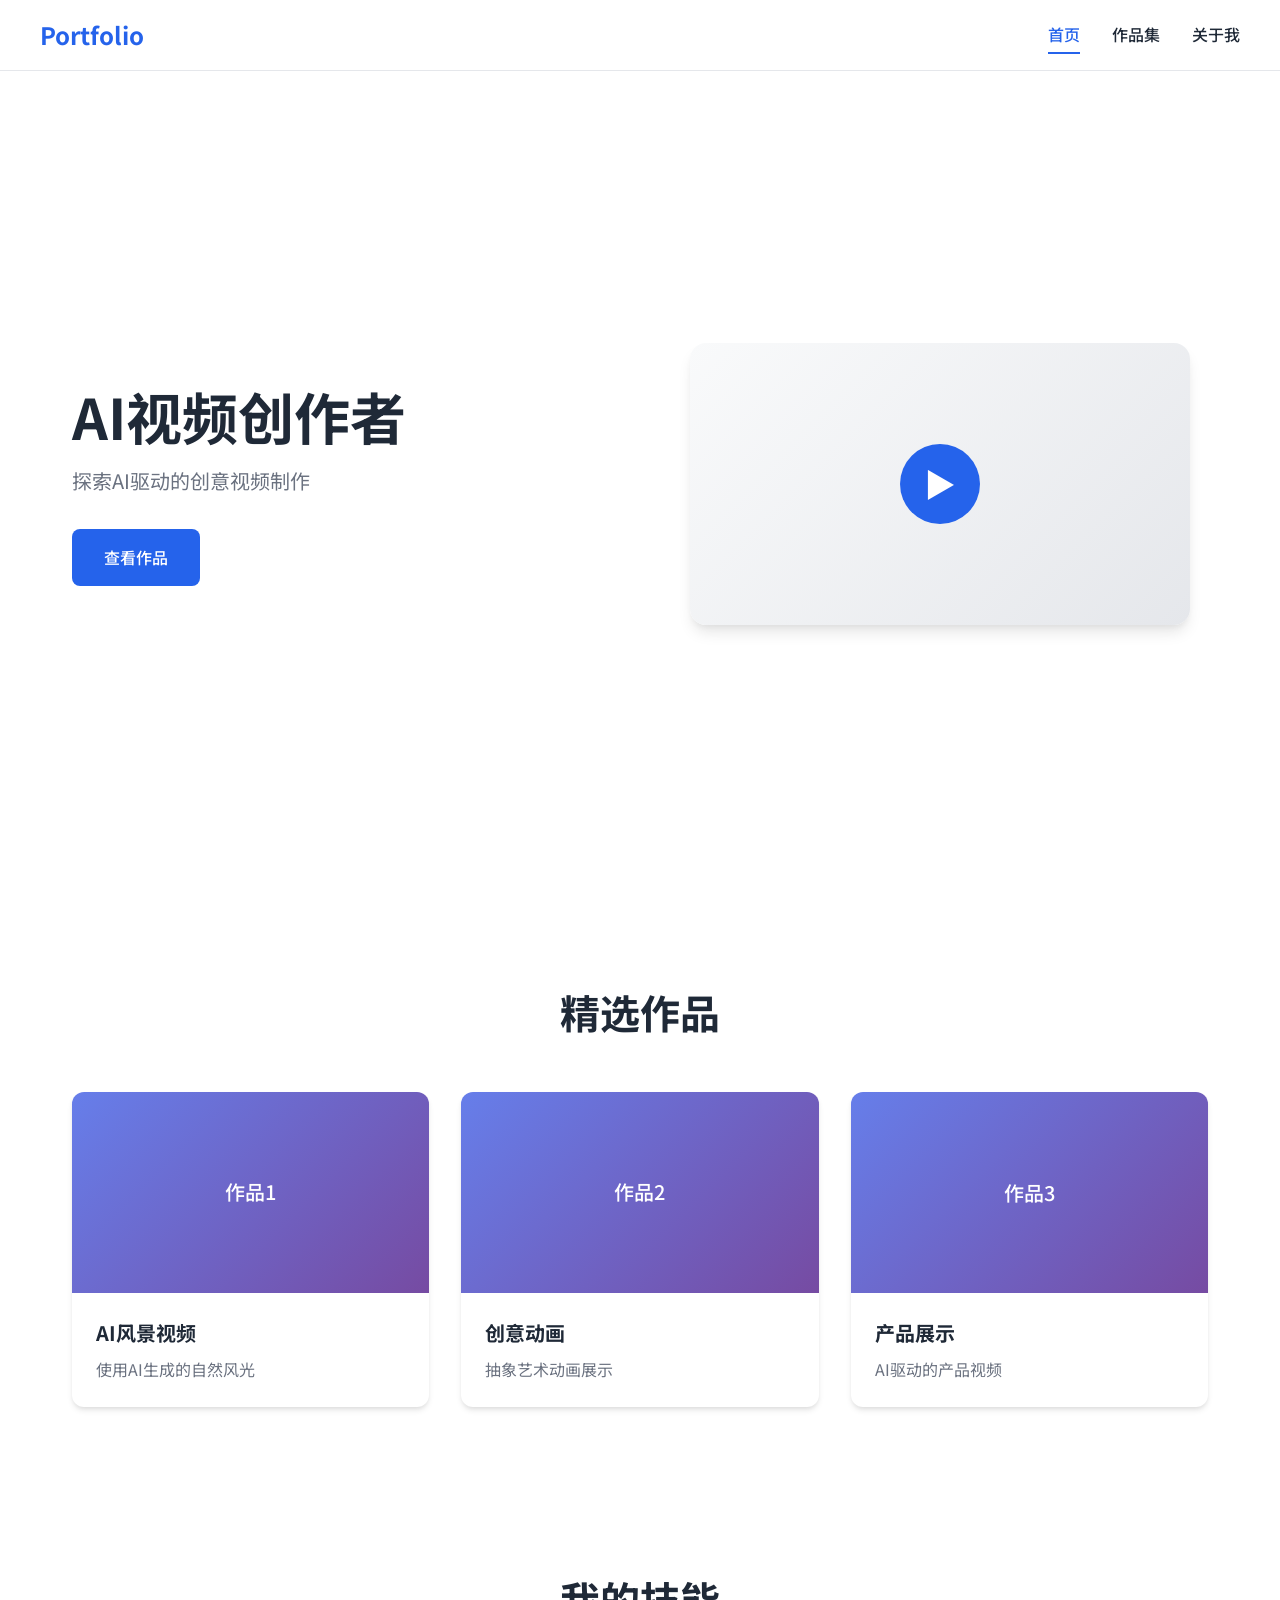
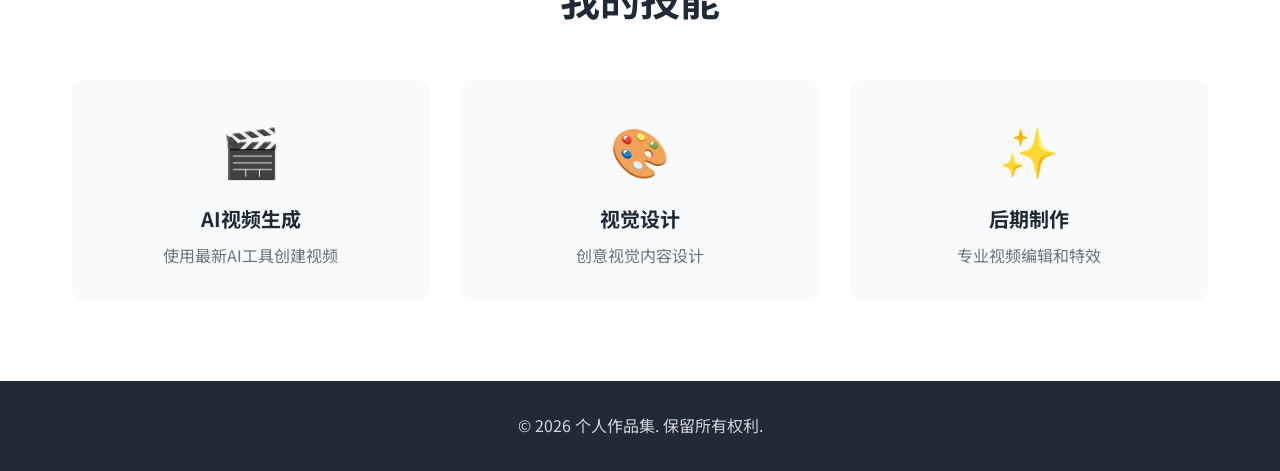
==== index.html @ e7dc5eed "初始化个人作品集网站" ====
<!DOCTYPE html>
<html lang="zh-CN">
<head>
    <meta charset="UTF-8">
    <meta name="viewport" content="width=device-width, initial-scale=1.0">
    <meta name="description" content="AI视频创作者的个人作品集网站，展示AI生成的创意视频作品，包括风景、动画、产品展示等多种类型。">
    <meta name="keywords" content="AI视频, 视频生成, 作品集, 创意视频, AI创作, Runway, Pika, Seedance">
    <meta name="author" content="AI视频创作者">
    <meta name="robots" content="index, follow">
    
    <!-- Open Graph / Facebook -->
    <meta property="og:type" content="website">
    <meta property="og:url" content="https://yourusername.github.io/">
    <meta property="og:title" content="AI视频创作者 - 个人作品集">
    <meta property="og:description" content="探索AI驱动的创意视频制作，查看我的AI视频作品集。">
    <meta property="og:image" content="https://yourusername.github.io/images/og-image.jpg">
    
    <!-- Twitter -->
    <meta property="twitter:card" content="summary_large_image">
    <meta property="twitter:url" content="https://yourusername.github.io/">
    <meta property="twitter:title" content="AI视频创作者 - 个人作品集">
    <meta property="twitter:description" content="探索AI驱动的创意视频制作，查看我的AI视频作品集。">
    <meta property="twitter:image" content="https://yourusername.github.io/images/og-image.jpg">
    
    <title>个人作品集 | AI视频创作者</title>
    <link rel="stylesheet" href="css/style.css">
    <link href="https://fonts.googleapis.com/css2?family=Noto+Sans+SC:wght@300;400;500;700&display=swap" rel="stylesheet">
</head>
<body>
    <nav class="navbar">
        <div class="nav-container">
            <a href="index.html" class="logo">Portfolio</a>
            <ul class="nav-menu">
                <li><a href="index.html" class="nav-link active">首页</a></li>
                <li><a href="portfolio.html" class="nav-link">作品集</a></li>
                <li><a href="about.html" class="nav-link">关于我</a></li>
            </ul>
            <div class="hamburger">
                <span></span>
                <span></span>
                <span></span>
            </div>
        </div>
    </nav>

    <main>
        <section class="hero">
            <div class="hero-content">
                <h1>AI视频创作者</h1>
                <p>探索AI驱动的创意视频制作</p>
                <a href="portfolio.html" class="cta-button">查看作品</a>
            </div>
            <div class="hero-visual">
                <div class="video-placeholder">
                    <div class="play-button">▶</div>
                </div>
            </div>
        </section>

        <section class="featured-works">
            <h2>精选作品</h2>
            <div class="works-grid">
                <div class="work-card">
                    <div class="work-thumbnail">
                        <div class="placeholder-image">作品1</div>
                    </div>
                    <h3>AI风景视频</h3>
                    <p>使用AI生成的自然风光</p>
                </div>
                <div class="work-card">
                    <div class="work-thumbnail">
                        <div class="placeholder-image">作品2</div>
                    </div>
                    <h3>创意动画</h3>
                    <p>抽象艺术动画展示</p>
                </div>
                <div class="work-card">
                    <div class="work-thumbnail">
                        <div class="placeholder-image">作品3</div>
                    </div>
                    <h3>产品展示</h3>
                    <p>AI驱动的产品视频</p>
                </div>
            </div>
        </section>

        <section class="skills-preview">
            <h2>我的技能</h2>
            <div class="skills-grid">
                <div class="skill-item">
                    <div class="skill-icon">🎬</div>
                    <h3>AI视频生成</h3>
                    <p>使用最新AI工具创建视频</p>
                </div>
                <div class="skill-item">
                    <div class="skill-icon">🎨</div>
                    <h3>视觉设计</h3>
                    <p>创意视觉内容设计</p>
                </div>
                <div class="skill-item">
                    <div class="skill-icon">✨</div>
                    <h3>后期制作</h3>
                    <p>专业视频编辑和特效</p>
                </div>
            </div>
        </section>
    </main>

    <footer>
        <div class="footer-content">
            <p>&copy; 2026 个人作品集. 保留所有权利.</p>
        </div>
    </footer>

    <script src="js/main.js"></script>
</body>
</html>
---- css/style.css ----
* {
    margin: 0;
    padding: 0;
    box-sizing: border-box;
}

:root {
    --primary-color: #2563eb;
    --secondary-color: #1e40af;
    --text-color: #1f2937;
    --text-light: #6b7280;
    --bg-color: #ffffff;
    --bg-light: #f9fafb;
    --border-color: #e5e7eb;
    --shadow: 0 4px 6px -1px rgba(0, 0, 0, 0.1), 0 2px 4px -1px rgba(0, 0, 0, 0.06);
    --shadow-lg: 0 10px 15px -3px rgba(0, 0, 0, 0.1), 0 4px 6px -2px rgba(0, 0, 0, 0.05);
}

body {
    font-family: 'Noto Sans SC', -apple-system, BlinkMacSystemFont, 'Segoe UI', Roboto, sans-serif;
    line-height: 1.6;
    color: var(--text-color);
    background-color: var(--bg-color);
}

/* 导航栏样式 */
.navbar {
    position: fixed;
    top: 0;
    left: 0;
    right: 0;
    background: rgba(255, 255, 255, 0.95);
    backdrop-filter: blur(10px);
    border-bottom: 1px solid var(--border-color);
    z-index: 1000;
    padding: 0 2rem;
}

.nav-container {
    max-width: 1200px;
    margin: 0 auto;
    display: flex;
    justify-content: space-between;
    align-items: center;
    height: 70px;
}

.logo {
    font-size: 1.5rem;
    font-weight: 700;
    color: var(--primary-color);
    text-decoration: none;
}

.nav-menu {
    display: flex;
    list-style: none;
    gap: 2rem;
}

.nav-link {
    text-decoration: none;
    color: var(--text-color);
    font-weight: 500;
    transition: color 0.3s ease;
    padding: 0.5rem 0;
    position: relative;
}

.nav-link:hover,
.nav-link.active {
    color: var(--primary-color);
}

.nav-link.active::after {
    content: '';
    position: absolute;
    bottom: 0;
    left: 0;
    right: 0;
    height: 2px;
    background: var(--primary-color);
}

.hamburger {
    display: none;
    flex-direction: column;
    cursor: pointer;
    gap: 5px;
}

.hamburger span {
    width: 25px;
    height: 3px;
    background: var(--text-color);
    border-radius: 2px;
    transition: all 0.3s ease;
}

/* 英雄区域样式 */
.hero {
    min-height: 100vh;
    display: flex;
    align-items: center;
    padding: 100px 2rem 2rem;
    max-width: 1200px;
    margin: 0 auto;
    gap: 4rem;
}

.hero-content {
    flex: 1;
}

.hero h1 {
    font-size: 3.5rem;
    font-weight: 700;
    margin-bottom: 1rem;
    line-height: 1.2;
}

.hero p {
    font-size: 1.25rem;
    color: var(--text-light);
    margin-bottom: 2rem;
}

.cta-button {
    display: inline-block;
    background: var(--primary-color);
    color: white;
    padding: 1rem 2rem;
    text-decoration: none;
    border-radius: 8px;
    font-weight: 500;
    transition: all 0.3s ease;
}

.cta-button:hover {
    background: var(--secondary-color);
    transform: translateY(-2px);
    box-shadow: var(--shadow-lg);
}

.hero-visual {
    flex: 1;
    display: flex;
    justify-content: center;
    align-items: center;
}

.video-placeholder {
    width: 100%;
    max-width: 500px;
    aspect-ratio: 16/9;
    background: linear-gradient(135deg, var(--bg-light), var(--border-color));
    border-radius: 16px;
    display: flex;
    align-items: center;
    justify-content: center;
    box-shadow: var(--shadow-lg);
}

.play-button {
    width: 80px;
    height: 80px;
    background: var(--primary-color);
    border-radius: 50%;
    display: flex;
    align-items: center;
    justify-content: center;
    color: white;
    font-size: 2rem;
    cursor: pointer;
    transition: all 0.3s ease;
}

.play-button:hover {
    transform: scale(1.1);
    box-shadow: 0 0 0 10px rgba(37, 99, 235, 0.2);
}

/* 通用区块样式 */
section {
    padding: 5rem 2rem;
    max-width: 1200px;
    margin: 0 auto;
}

section h2 {
    font-size: 2.5rem;
    font-weight: 700;
    text-align: center;
    margin-bottom: 3rem;
    color: var(--text-color);
}

/* 精选作品网格 */
.works-grid {
    display: grid;
    grid-template-columns: repeat(auto-fit, minmax(300px, 1fr));
    gap: 2rem;
}

.work-card {
    background: white;
    border-radius: 12px;
    overflow: hidden;
    box-shadow: var(--shadow);
    transition: all 0.3s ease;
}

.work-card:hover {
    transform: translateY(-5px);
    box-shadow: var(--shadow-lg);
}

.work-thumbnail {
    aspect-ratio: 16/9;
    overflow: hidden;
}

.placeholder-image {
    width: 100%;
    height: 100%;
    background: linear-gradient(135deg, #667eea 0%, #764ba2 100%);
    display: flex;
    align-items: center;
    justify-content: center;
    color: white;
    font-weight: 500;
    font-size: 1.25rem;
}

.work-card h3 {
    padding: 1.5rem 1.5rem 0.5rem;
    font-size: 1.25rem;
}

.work-card p {
    padding: 0 1.5rem 1.5rem;
    color: var(--text-light);
}

/* 技能网格 */
.skills-grid {
    display: grid;
    grid-template-columns: repeat(auto-fit, minmax(250px, 1fr));
    gap: 2rem;
}

.skill-item {
    text-align: center;
    padding: 2rem;
    background: var(--bg-light);
    border-radius: 12px;
    transition: all 0.3s ease;
}

.skill-item:hover {
    transform: translateY(-3px);
    box-shadow: var(--shadow);
}

.skill-icon {
    font-size: 3rem;
    margin-bottom: 1rem;
}

.skill-item h3 {
    margin-bottom: 0.5rem;
    font-size: 1.25rem;
}

.skill-item p {
    color: var(--text-light);
}

/* 页面头部 */
.page-header {
    text-align: center;
    padding: 120px 2rem 4rem;
    background: linear-gradient(135deg, var(--bg-light), white);
}

.page-header h1 {
    font-size: 3rem;
    margin-bottom: 1rem;
}

.page-header p {
    font-size: 1.25rem;
    color: var(--text-light);
}

/* 作品集筛选 */
.portfolio-filters {
    display: flex;
    justify-content: center;
    gap: 1rem;
    padding: 2rem;
    flex-wrap: wrap;
}

.filter-btn {
    padding: 0.75rem 1.5rem;
    border: 2px solid var(--border-color);
    background: white;
    border-radius: 8px;
    cursor: pointer;
    font-weight: 500;
    transition: all 0.3s ease;
}

.filter-btn:hover,
.filter-btn.active {
    border-color: var(--primary-color);
    color: var(--primary-color);
    background: rgba(37, 99, 235, 0.05);
}

/* 作品集网格 */
.portfolio-grid {
    display: grid;
    grid-template-columns: repeat(auto-fit, minmax(350px, 1fr));
    gap: 2rem;
    padding: 2rem;
}

.portfolio-item {
    background: white;
    border-radius: 12px;
    overflow: hidden;
    box-shadow: var(--shadow);
    transition: all 0.3s ease;
}

.portfolio-item:hover {
    transform: translateY(-5px);
    box-shadow: var(--shadow-lg);
}

.portfolio-thumbnail {
    position: relative;
    aspect-ratio: 16/9;
    overflow: hidden;
}

.overlay {
    position: absolute;
    top: 0;
    left: 0;
    right: 0;
    bottom: 0;
    background: rgba(0, 0, 0, 0.7);
    display: flex;
    align-items: center;
    justify-content: center;
    opacity: 0;
    transition: opacity 0.3s ease;
}

.portfolio-item:hover .overlay {
    opacity: 1;
}

.view-btn {
    padding: 0.75rem 1.5rem;
    background: white;
    border: none;
    border-radius: 8px;
    cursor: pointer;
    font-weight: 500;
    transition: all 0.3s ease;
}

.view-btn:hover {
    background: var(--primary-color);
    color: white;
}

.portfolio-info {
    padding: 1.5rem;
}

.portfolio-info h3 {
    margin-bottom: 0.5rem;
    font-size: 1.25rem;
}

.portfolio-info p {
    color: var(--text-light);
}

/* AI视频生成器样式 */
.ai-video-generator {
    background: var(--bg-light);
    border-radius: 16px;
    padding: 3rem;
    margin: 2rem;
}

.generator-container {
    display: grid;
    grid-template-columns: 1fr 1fr;
    gap: 2rem;
    margin-top: 2rem;
}

.generator-input {
    display: flex;
    flex-direction: column;
    gap: 1rem;
}

#video-prompt {
    width: 100%;
    height: 150px;
    padding: 1rem;
    border: 2px solid var(--border-color);
    border-radius: 8px;
    font-family: inherit;
    font-size: 1rem;
    resize: vertical;
}

#video-prompt:focus {
    outline: none;
    border-color: var(--primary-color);
}

.generator-options {
    display: flex;
    gap: 1rem;
    flex-wrap: wrap;
}

.generator-options select {
    flex: 1;
    min-width: 120px;
    padding: 0.75rem;
    border: 2px solid var(--border-color);
    border-radius: 8px;
    font-family: inherit;
    font-size: 1rem;
    background: white;
    cursor: pointer;
}

.generate-button {
    flex: 1;
    min-width: 150px;
    padding: 0.75rem 1.5rem;
    background: var(--primary-color);
    color: white;
    border: none;
    border-radius: 8px;
    font-weight: 500;
    cursor: pointer;
    transition: all 0.3s ease;
}

.generate-button:hover {
    background: var(--secondary-color);
}

.generate-button:disabled {
    background: var(--text-light);
    cursor: not-allowed;
}

.generator-output {
    display: flex;
    flex-direction: column;
    gap: 1rem;
}

.video-preview {
    aspect-ratio: 16/9;
    background: white;
    border-radius: 8px;
    display: flex;
    align-items: center;
    justify-content: center;
    border: 2px dashed var(--border-color);
    color: var(--text-light);
}

.generation-status {
    display: none;
}

.progress-bar {
    height: 8px;
    background: var(--border-color);
    border-radius: 4px;
    overflow: hidden;
    margin-bottom: 0.5rem;
}

.progress-fill {
    height: 100%;
    background: var(--primary-color);
    width: 0%;
    transition: width 0.3s ease;
}

.status-text {
    text-align: center;
    color: var(--text-light);
    font-size: 0.875rem;
}

/* 关于页面样式 */
.about-content {
    display: grid;
    grid-template-columns: 1fr 1fr;
    gap: 4rem;
    padding: 2rem;
}

.profile-section {
    display: flex;
    align-items: center;
    gap: 2rem;
    margin-bottom: 2rem;
}

.placeholder-avatar {
    width: 150px;
    height: 150px;
    background: linear-gradient(135deg, #667eea 0%, #764ba2 100%);
    border-radius: 50%;
    display: flex;
    align-items: center;
    justify-content: center;
    color: white;
    font-weight: 500;
    font-size: 1.5rem;
}

.profile-info h2 {
    font-size: 2rem;
    margin-bottom: 0.5rem;
    text-align: left;
}

.tagline {
    color: var(--text-light);
    font-size: 1.1rem;
}

.bio h3 {
    font-size: 1.5rem;
    margin-bottom: 1rem;
    color: var(--text-color);
}

.bio p {
    margin-bottom: 1rem;
    color: var(--text-light);
    line-height: 1.8;
}

/* 技能部分样式 */
.skills-section {
    background: var(--bg-light);
    padding: 2rem;
    border-radius: 12px;
}

.skills-section h3 {
    font-size: 1.5rem;
    margin-bottom: 1.5rem;
    text-align: center;
}

.skills-container {
    display: grid;
    grid-template-columns: repeat(2, 1fr);
    gap: 2rem;
}

.skill-category h4 {
    font-size: 1.1rem;
    margin-bottom: 1rem;
    color: var(--primary-color);
}

.skill-list {
    list-style: none;
}

.skill-list li {
    padding: 0.5rem 0;
    border-bottom: 1px solid var(--border-color);
    color: var(--text-light);
}

.skill-list li:last-child {
    border-bottom: none;
}

/* 时间线样式 */
.experience {
    padding: 2rem;
}

.experience h3 {
    font-size: 1.5rem;
    margin-bottom: 2rem;
    text-align: center;
}

.timeline {
    position: relative;
    max-width: 800px;
    margin: 0 auto;
}

.timeline::before {
    content: '';
    position: absolute;
    left: 0;
    top: 0;
    bottom: 0;
    width: 2px;
    background: var(--border-color);
}

.timeline-item {
    position: relative;
    padding-left: 2rem;
    margin-bottom: 2rem;
}

.timeline-item::before {
    content: '';
    position: absolute;
    left: -6px;
    top: 5px;
    width: 14px;
    height: 14px;
    background: var(--primary-color);
    border-radius: 50%;
    border: 3px solid white;
}

.timeline-date {
    font-weight: 500;
    color: var(--primary-color);
    margin-bottom: 0.5rem;
}

.timeline-content h4 {
    font-size: 1.1rem;
    margin-bottom: 0.5rem;
}

.timeline-content p {
    color: var(--text-light);
}

/* 联系方式样式 */
.contact {
    padding: 2rem;
}

.contact h3 {
    font-size: 1.5rem;
    margin-bottom: 2rem;
    text-align: center;
}

.contact-info {
    max-width: 600px;
    margin: 0 auto;
    display: flex;
    flex-direction: column;
    gap: 1rem;
}

.contact-item {
    display: flex;
    align-items: center;
    gap: 1rem;
    padding: 1rem;
    background: var(--bg-light);
    border-radius: 8px;
}

.contact-label {
    font-weight: 500;
    min-width: 60px;
}

.contact-item a {
    color: var(--primary-color);
    text-decoration: none;
}

.contact-item a:hover {
    text-decoration: underline;
}

/* 页脚样式 */
footer {
    background: var(--text-color);
    color: white;
    padding: 2rem;
    text-align: center;
    margin-top: auto;
}

.footer-content p {
    opacity: 0.8;
}

/* 响应式设计 */
@media (max-width: 768px) {
    .nav-menu {
        position: fixed;
        top: 70px;
        left: 0;
        right: 0;
        background: white;
        flex-direction: column;
        padding: 2rem;
        gap: 1rem;
        border-bottom: 1px solid var(--border-color);
        transform: translateY(-100%);
        opacity: 0;
        visibility: hidden;
        transition: all 0.3s ease;
    }

    .nav-menu.active {
        transform: translateY(0);
        opacity: 1;
        visibility: visible;
    }

    .hamburger {
        display: flex;
    }

    .hero {
        flex-direction: column;
        text-align: center;
        padding-top: 120px;
    }

    .hero h1 {
        font-size: 2.5rem;
    }

    .generator-container {
        grid-template-columns: 1fr;
    }

    .about-content {
        grid-template-columns: 1fr;
        gap: 2rem;
    }

    .skills-container {
        grid-template-columns: 1fr;
    }

    .portfolio-grid {
        grid-template-columns: 1fr;
    }
}

@media (max-width: 480px) {
    .hero h1 {
        font-size: 2rem;
    }

    section h2 {
        font-size: 2rem;
    }

    .page-header h1 {
        font-size: 2.5rem;
    }
}
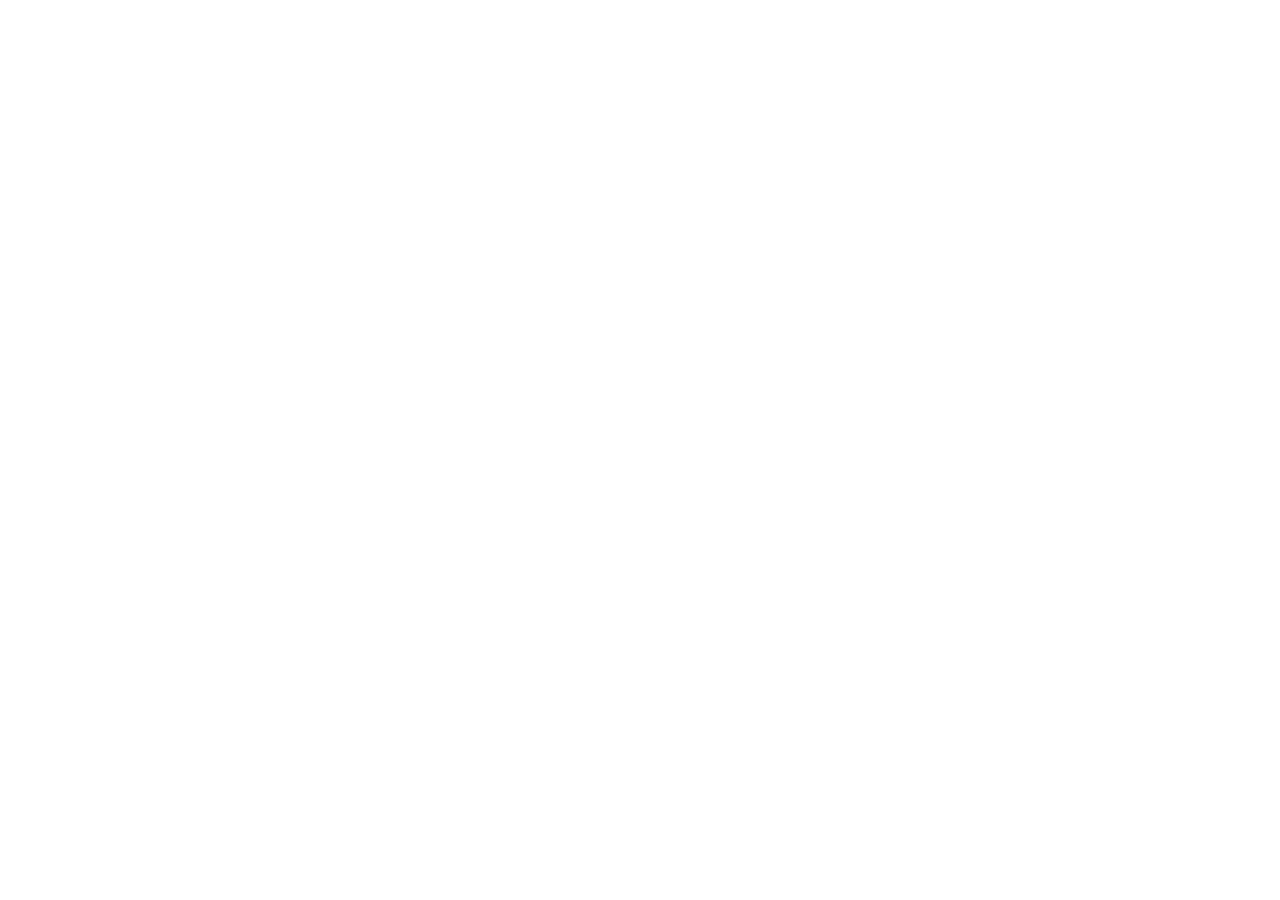
==== commit 3e38ba81: "Upload portfolio website files" ====
--- a/index.html
+++ b/index.html
@@ -3,26 +3,26 @@
 <head>
     <meta charset="UTF-8">
     <meta name="viewport" content="width=device-width, initial-scale=1.0">
-    <meta name="description" content="AI视频创作者的个人作品集网站，展示AI生成的创意视频作品，包括风景、动画、产品展示等多种类型。">
-    <meta name="keywords" content="AI视频, 视频生成, 作品集, 创意视频, AI创作, Runway, Pika, Seedance">
-    <meta name="author" content="AI视频创作者">
+    <meta name="description" content="AI瑙嗛鍒涗綔鑰呯殑涓汉浣滃搧闆嗙綉绔欙紝灞曠ずAI鐢熸垚鐨勫垱鎰忚棰戜綔鍝侊紝鍖呮嫭椋庢櫙銆佸姩鐢汇€佷骇鍝佸睍绀虹瓑澶氱绫诲瀷銆?>
+    <meta name="keywords" content="AI瑙嗛, 瑙嗛鐢熸垚, 浣滃搧闆? 鍒涙剰瑙嗛, AI鍒涗綔, Runway, Pika, Seedance">
+    <meta name="author" content="AI瑙嗛鍒涗綔鑰?>
     <meta name="robots" content="index, follow">
     
     <!-- Open Graph / Facebook -->
     <meta property="og:type" content="website">
-    <meta property="og:url" content="https://yourusername.github.io/">
-    <meta property="og:title" content="AI视频创作者 - 个人作品集">
-    <meta property="og:description" content="探索AI驱动的创意视频制作，查看我的AI视频作品集。">
-    <meta property="og:image" content="https://yourusername.github.io/images/og-image.jpg">
+    <meta property="og:url" content="https://michael-4753.github.io/portfolio/">
+    <meta property="og:title" content="AI瑙嗛鍒涗綔鑰?- 涓汉浣滃搧闆?>
+    <meta property="og:description" content="鎺㈢储AI椹卞姩鐨勫垱鎰忚棰戝埗浣滐紝鏌ョ湅鎴戠殑AI瑙嗛浣滃搧闆嗐€?>
+    <meta property="og:image" content="https://michael-4753.github.io/portfolio/images/og-image.jpg">
     
     <!-- Twitter -->
     <meta property="twitter:card" content="summary_large_image">
-    <meta property="twitter:url" content="https://yourusername.github.io/">
-    <meta property="twitter:title" content="AI视频创作者 - 个人作品集">
-    <meta property="twitter:description" content="探索AI驱动的创意视频制作，查看我的AI视频作品集。">
-    <meta property="twitter:image" content="https://yourusername.github.io/images/og-image.jpg">
+    <meta property="twitter:url" content="https://michael-4753.github.io/portfolio/">
+    <meta property="twitter:title" content="AI瑙嗛鍒涗綔鑰?- 涓汉浣滃搧闆?>
+    <meta property="twitter:description" content="鎺㈢储AI椹卞姩鐨勫垱鎰忚棰戝埗浣滐紝鏌ョ湅鎴戠殑AI瑙嗛浣滃搧闆嗐€?>
+    <meta property="twitter:image" content="https://michael-4753.github.io/portfolio/images/og-image.jpg">
     
-    <title>个人作品集 | AI视频创作者</title>
+    <title>涓汉浣滃搧闆?| AI瑙嗛鍒涗綔鑰?/title>
     <link rel="stylesheet" href="css/style.css">
     <link href="https://fonts.googleapis.com/css2?family=Noto+Sans+SC:wght@300;400;500;700&display=swap" rel="stylesheet">
 </head>
@@ -31,9 +31,9 @@
         <div class="nav-container">
             <a href="index.html" class="logo">Portfolio</a>
             <ul class="nav-menu">
-                <li><a href="index.html" class="nav-link active">首页</a></li>
-                <li><a href="portfolio.html" class="nav-link">作品集</a></li>
-                <li><a href="about.html" class="nav-link">关于我</a></li>
+                <li><a href="index.html" class="nav-link active">棣栭〉</a></li>
+                <li><a href="portfolio.html" class="nav-link">浣滃搧闆?/a></li>
+                <li><a href="about.html" class="nav-link">鍏充簬鎴?/a></li>
             </ul>
             <div class="hamburger">
                 <span></span>
@@ -46,61 +46,61 @@
     <main>
         <section class="hero">
             <div class="hero-content">
-                <h1>AI视频创作者</h1>
-                <p>探索AI驱动的创意视频制作</p>
-                <a href="portfolio.html" class="cta-button">查看作品</a>
+                <h1>AI瑙嗛鍒涗綔鑰?/h1>
+                <p>鎺㈢储AI椹卞姩鐨勫垱鎰忚棰戝埗浣?/p>
+                <a href="portfolio.html" class="cta-button">鏌ョ湅浣滃搧</a>
             </div>
             <div class="hero-visual">
                 <div class="video-placeholder">
-                    <div class="play-button">▶</div>
+                    <div class="play-button">鈻?/div>
                 </div>
             </div>
         </section>
 
         <section class="featured-works">
-            <h2>精选作品</h2>
+            <h2>绮鹃€変綔鍝?/h2>
             <div class="works-grid">
                 <div class="work-card">
                     <div class="work-thumbnail">
-                        <div class="placeholder-image">作品1</div>
+                        <div class="placeholder-image">浣滃搧1</div>
                     </div>
-                    <h3>AI风景视频</h3>
-                    <p>使用AI生成的自然风光</p>
+                    <h3>AI椋庢櫙瑙嗛</h3>
+                    <p>浣跨敤AI鐢熸垚鐨勮嚜鐒堕鍏?/p>
                 </div>
                 <div class="work-card">
                     <div class="work-thumbnail">
-                        <div class="placeholder-image">作品2</div>
+                        <div class="placeholder-image">浣滃搧2</div>
                     </div>
-                    <h3>创意动画</h3>
-                    <p>抽象艺术动画展示</p>
+                    <h3>鍒涙剰鍔ㄧ敾</h3>
+                    <p>鎶借薄鑹烘湳鍔ㄧ敾灞曠ず</p>
                 </div>
                 <div class="work-card">
                     <div class="work-thumbnail">
-                        <div class="placeholder-image">作品3</div>
+                        <div class="placeholder-image">浣滃搧3</div>
                     </div>
-                    <h3>产品展示</h3>
-                    <p>AI驱动的产品视频</p>
+                    <h3>浜у搧灞曠ず</h3>
+                    <p>AI椹卞姩鐨勪骇鍝佽棰?/p>
                 </div>
             </div>
         </section>
 
         <section class="skills-preview">
-            <h2>我的技能</h2>
+            <h2>鎴戠殑鎶€鑳?/h2>
             <div class="skills-grid">
                 <div class="skill-item">
-                    <div class="skill-icon">🎬</div>
-                    <h3>AI视频生成</h3>
-                    <p>使用最新AI工具创建视频</p>
+                    <div class="skill-icon">馃幀</div>
+                    <h3>AI瑙嗛鐢熸垚</h3>
+                    <p>浣跨敤鏈€鏂癆I宸ュ叿鍒涘缓瑙嗛</p>
                 </div>
                 <div class="skill-item">
-                    <div class="skill-icon">🎨</div>
-                    <h3>视觉设计</h3>
-                    <p>创意视觉内容设计</p>
+                    <div class="skill-icon">馃帹</div>
+                    <h3>瑙嗚璁捐</h3>
+                    <p>鍒涙剰瑙嗚鍐呭璁捐</p>
                 </div>
                 <div class="skill-item">
-                    <div class="skill-icon">✨</div>
-                    <h3>后期制作</h3>
-                    <p>专业视频编辑和特效</p>
+                    <div class="skill-icon">鉁?/div>
+                    <h3>鍚庢湡鍒朵綔</h3>
+                    <p>涓撲笟瑙嗛缂栬緫鍜岀壒鏁?/p>
                 </div>
             </div>
         </section>
@@ -108,7 +108,7 @@
 
     <footer>
         <div class="footer-content">
-            <p>&copy; 2026 个人作品集. 保留所有权利.</p>
+            <p>&copy; 2026 涓汉浣滃搧闆? 淇濈暀鎵€鏈夋潈鍒?</p>
         </div>
     </footer>
 
--- a/css/style.css
+++ b/css/style.css
@@ -23,7 +23,7 @@
     background-color: var(--bg-color);
 }
 
-/* 导航栏样式 */
+/* 瀵艰埅鏍忔牱寮?*/
 .navbar {
     position: fixed;
     top: 0;
@@ -97,7 +97,7 @@
     transition: all 0.3s ease;
 }
 
-/* 英雄区域样式 */
+/* 鑻遍泟鍖哄煙鏍峰紡 */
 .hero {
     min-height: 100vh;
     display: flex;
@@ -180,7 +180,7 @@
     box-shadow: 0 0 0 10px rgba(37, 99, 235, 0.2);
 }
 
-/* 通用区块样式 */
+/* 閫氱敤鍖哄潡鏍峰紡 */
 section {
     padding: 5rem 2rem;
     max-width: 1200px;
@@ -195,7 +195,7 @@
     color: var(--text-color);
 }
 
-/* 精选作品网格 */
+/* 绮鹃€変綔鍝佺綉鏍?*/
 .works-grid {
     display: grid;
     grid-template-columns: repeat(auto-fit, minmax(300px, 1fr));
@@ -242,7 +242,7 @@
     color: var(--text-light);
 }
 
-/* 技能网格 */
+/* 鎶€鑳界綉鏍?*/
 .skills-grid {
     display: grid;
     grid-template-columns: repeat(auto-fit, minmax(250px, 1fr));
@@ -276,7 +276,7 @@
     color: var(--text-light);
 }
 
-/* 页面头部 */
+/* 椤甸潰澶撮儴 */
 .page-header {
     text-align: center;
     padding: 120px 2rem 4rem;
@@ -293,7 +293,7 @@
     color: var(--text-light);
 }
 
-/* 作品集筛选 */
+/* 浣滃搧闆嗙瓫閫?*/
 .portfolio-filters {
     display: flex;
     justify-content: center;
@@ -319,7 +319,7 @@
     background: rgba(37, 99, 235, 0.05);
 }
 
-/* 作品集网格 */
+/* 浣滃搧闆嗙綉鏍?*/
 .portfolio-grid {
     display: grid;
     grid-template-columns: repeat(auto-fit, minmax(350px, 1fr));
@@ -392,7 +392,7 @@
     color: var(--text-light);
 }
 
-/* AI视频生成器样式 */
+/* AI瑙嗛鐢熸垚鍣ㄦ牱寮?*/
 .ai-video-generator {
     background: var(--bg-light);
     border-radius: 16px;
@@ -511,7 +511,7 @@
     font-size: 0.875rem;
 }
 
-/* 关于页面样式 */
+/* 鍏充簬椤甸潰鏍峰紡 */
 .about-content {
     display: grid;
     grid-template-columns: 1fr 1fr;
@@ -562,7 +562,7 @@
     line-height: 1.8;
 }
 
-/* 技能部分样式 */
+/* 鎶€鑳介儴鍒嗘牱寮?*/
 .skills-section {
     background: var(--bg-light);
     padding: 2rem;
@@ -601,7 +601,7 @@
     border-bottom: none;
 }
 
-/* 时间线样式 */
+/* 鏃堕棿绾挎牱寮?*/
 .experience {
     padding: 2rem;
 }
@@ -661,7 +661,7 @@
     color: var(--text-light);
 }
 
-/* 联系方式样式 */
+/* 鑱旂郴鏂瑰紡鏍峰紡 */
 .contact {
     padding: 2rem;
 }
@@ -703,7 +703,7 @@
     text-decoration: underline;
 }
 
-/* 页脚样式 */
+/* 椤佃剼鏍峰紡 */
 footer {
     background: var(--text-color);
     color: white;
@@ -716,7 +716,7 @@
     opacity: 0.8;
 }
 
-/* 响应式设计 */
+/* 鍝嶅簲寮忚璁?*/
 @media (max-width: 768px) {
     .nav-menu {
         position: fixed;
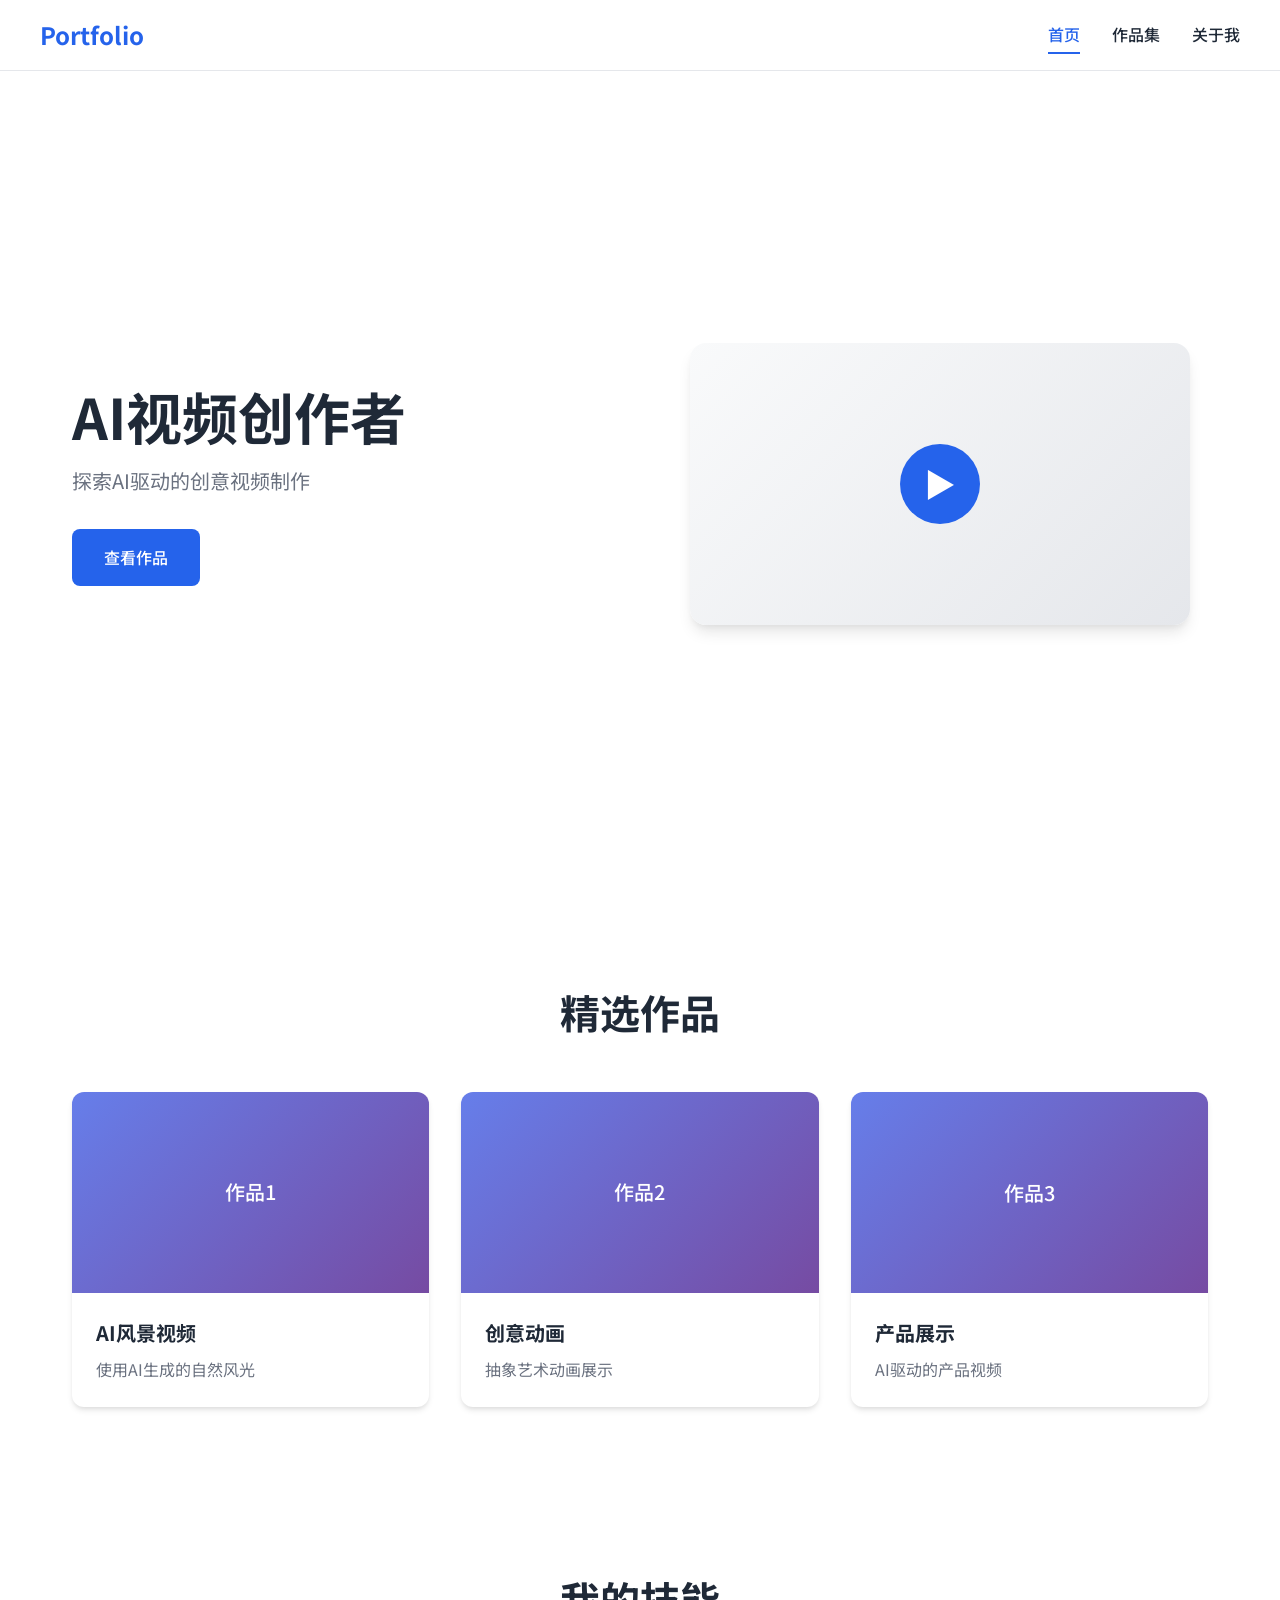
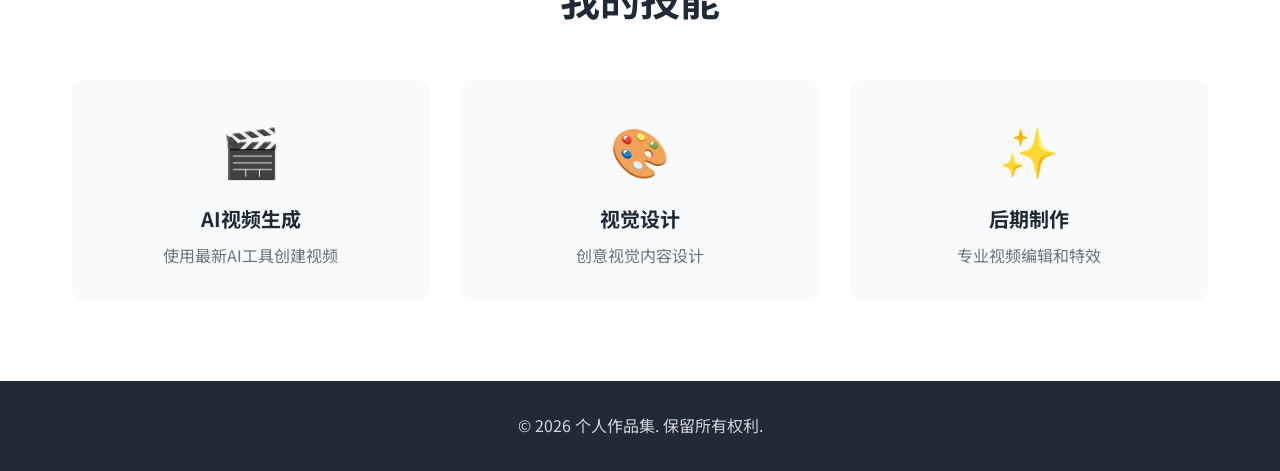
==== commit 31cf75a7: "修复所有文件的UTF-8编码" ====
--- a/index.html
+++ b/index.html
@@ -3,26 +3,26 @@
 <head>
     <meta charset="UTF-8">
     <meta name="viewport" content="width=device-width, initial-scale=1.0">
-    <meta name="description" content="AI瑙嗛鍒涗綔鑰呯殑涓汉浣滃搧闆嗙綉绔欙紝灞曠ずAI鐢熸垚鐨勫垱鎰忚棰戜綔鍝侊紝鍖呮嫭椋庢櫙銆佸姩鐢汇€佷骇鍝佸睍绀虹瓑澶氱绫诲瀷銆?>
-    <meta name="keywords" content="AI瑙嗛, 瑙嗛鐢熸垚, 浣滃搧闆? 鍒涙剰瑙嗛, AI鍒涗綔, Runway, Pika, Seedance">
-    <meta name="author" content="AI瑙嗛鍒涗綔鑰?>
+    <meta name="description" content="AI视频创作者的个人作品集网站，展示AI生成的创意视频作品，包括风景、动画、产品展示等多种类型。">
+    <meta name="keywords" content="AI视频, 视频生成, 作品集, 创意视频, AI创作, Runway, Pika, Seedance">
+    <meta name="author" content="AI视频创作者">
     <meta name="robots" content="index, follow">
     
     <!-- Open Graph / Facebook -->
     <meta property="og:type" content="website">
     <meta property="og:url" content="https://michael-4753.github.io/portfolio/">
-    <meta property="og:title" content="AI瑙嗛鍒涗綔鑰?- 涓汉浣滃搧闆?>
-    <meta property="og:description" content="鎺㈢储AI椹卞姩鐨勫垱鎰忚棰戝埗浣滐紝鏌ョ湅鎴戠殑AI瑙嗛浣滃搧闆嗐€?>
+    <meta property="og:title" content="AI视频创作者 - 个人作品集">
+    <meta property="og:description" content="探索AI驱动的创意视频制作，查看我的AI视频作品集。">
     <meta property="og:image" content="https://michael-4753.github.io/portfolio/images/og-image.jpg">
     
     <!-- Twitter -->
     <meta property="twitter:card" content="summary_large_image">
     <meta property="twitter:url" content="https://michael-4753.github.io/portfolio/">
-    <meta property="twitter:title" content="AI瑙嗛鍒涗綔鑰?- 涓汉浣滃搧闆?>
-    <meta property="twitter:description" content="鎺㈢储AI椹卞姩鐨勫垱鎰忚棰戝埗浣滐紝鏌ョ湅鎴戠殑AI瑙嗛浣滃搧闆嗐€?>
+    <meta property="twitter:title" content="AI视频创作者 - 个人作品集">
+    <meta property="twitter:description" content="探索AI驱动的创意视频制作，查看我的AI视频作品集。">
     <meta property="twitter:image" content="https://michael-4753.github.io/portfolio/images/og-image.jpg">
     
-    <title>涓汉浣滃搧闆?| AI瑙嗛鍒涗綔鑰?/title>
+    <title>个人作品集 | AI视频创作者</title>
     <link rel="stylesheet" href="css/style.css">
     <link href="https://fonts.googleapis.com/css2?family=Noto+Sans+SC:wght@300;400;500;700&display=swap" rel="stylesheet">
 </head>
@@ -31,9 +31,9 @@
         <div class="nav-container">
             <a href="index.html" class="logo">Portfolio</a>
             <ul class="nav-menu">
-                <li><a href="index.html" class="nav-link active">棣栭〉</a></li>
-                <li><a href="portfolio.html" class="nav-link">浣滃搧闆?/a></li>
-                <li><a href="about.html" class="nav-link">鍏充簬鎴?/a></li>
+                <li><a href="index.html" class="nav-link active">首页</a></li>
+                <li><a href="portfolio.html" class="nav-link">作品集</a></li>
+                <li><a href="about.html" class="nav-link">关于我</a></li>
             </ul>
             <div class="hamburger">
                 <span></span>
@@ -46,61 +46,61 @@
     <main>
         <section class="hero">
             <div class="hero-content">
-                <h1>AI瑙嗛鍒涗綔鑰?/h1>
-                <p>鎺㈢储AI椹卞姩鐨勫垱鎰忚棰戝埗浣?/p>
-                <a href="portfolio.html" class="cta-button">鏌ョ湅浣滃搧</a>
+                <h1>AI视频创作者</h1>
+                <p>探索AI驱动的创意视频制作</p>
+                <a href="portfolio.html" class="cta-button">查看作品</a>
             </div>
             <div class="hero-visual">
                 <div class="video-placeholder">
-                    <div class="play-button">鈻?/div>
+                    <div class="play-button">▶</div>
                 </div>
             </div>
         </section>
 
         <section class="featured-works">
-            <h2>绮鹃€変綔鍝?/h2>
+            <h2>精选作品</h2>
             <div class="works-grid">
                 <div class="work-card">
                     <div class="work-thumbnail">
-                        <div class="placeholder-image">浣滃搧1</div>
+                        <div class="placeholder-image">作品1</div>
                     </div>
-                    <h3>AI椋庢櫙瑙嗛</h3>
-                    <p>浣跨敤AI鐢熸垚鐨勮嚜鐒堕鍏?/p>
+                    <h3>AI风景视频</h3>
+                    <p>使用AI生成的自然风光</p>
                 </div>
                 <div class="work-card">
                     <div class="work-thumbnail">
-                        <div class="placeholder-image">浣滃搧2</div>
+                        <div class="placeholder-image">作品2</div>
                     </div>
-                    <h3>鍒涙剰鍔ㄧ敾</h3>
-                    <p>鎶借薄鑹烘湳鍔ㄧ敾灞曠ず</p>
+                    <h3>创意动画</h3>
+                    <p>抽象艺术动画展示</p>
                 </div>
                 <div class="work-card">
                     <div class="work-thumbnail">
-                        <div class="placeholder-image">浣滃搧3</div>
+                        <div class="placeholder-image">作品3</div>
                     </div>
-                    <h3>浜у搧灞曠ず</h3>
-                    <p>AI椹卞姩鐨勪骇鍝佽棰?/p>
+                    <h3>产品展示</h3>
+                    <p>AI驱动的产品视频</p>
                 </div>
             </div>
         </section>
 
         <section class="skills-preview">
-            <h2>鎴戠殑鎶€鑳?/h2>
+            <h2>我的技能</h2>
             <div class="skills-grid">
                 <div class="skill-item">
-                    <div class="skill-icon">馃幀</div>
-                    <h3>AI瑙嗛鐢熸垚</h3>
-                    <p>浣跨敤鏈€鏂癆I宸ュ叿鍒涘缓瑙嗛</p>
+                    <div class="skill-icon">🎬</div>
+                    <h3>AI视频生成</h3>
+                    <p>使用最新AI工具创建视频</p>
                 </div>
                 <div class="skill-item">
-                    <div class="skill-icon">馃帹</div>
-                    <h3>瑙嗚璁捐</h3>
-                    <p>鍒涙剰瑙嗚鍐呭璁捐</p>
+                    <div class="skill-icon">🎨</div>
+                    <h3>视觉设计</h3>
+                    <p>创意视觉内容设计</p>
                 </div>
                 <div class="skill-item">
-                    <div class="skill-icon">鉁?/div>
-                    <h3>鍚庢湡鍒朵綔</h3>
-                    <p>涓撲笟瑙嗛缂栬緫鍜岀壒鏁?/p>
+                    <div class="skill-icon">✨</div>
+                    <h3>后期制作</h3>
+                    <p>专业视频编辑和特效</p>
                 </div>
             </div>
         </section>
@@ -108,7 +108,7 @@
 
     <footer>
         <div class="footer-content">
-            <p>&copy; 2026 涓汉浣滃搧闆? 淇濈暀鎵€鏈夋潈鍒?</p>
+            <p>&copy; 2026 个人作品集. 保留所有权利.</p>
         </div>
     </footer>
 
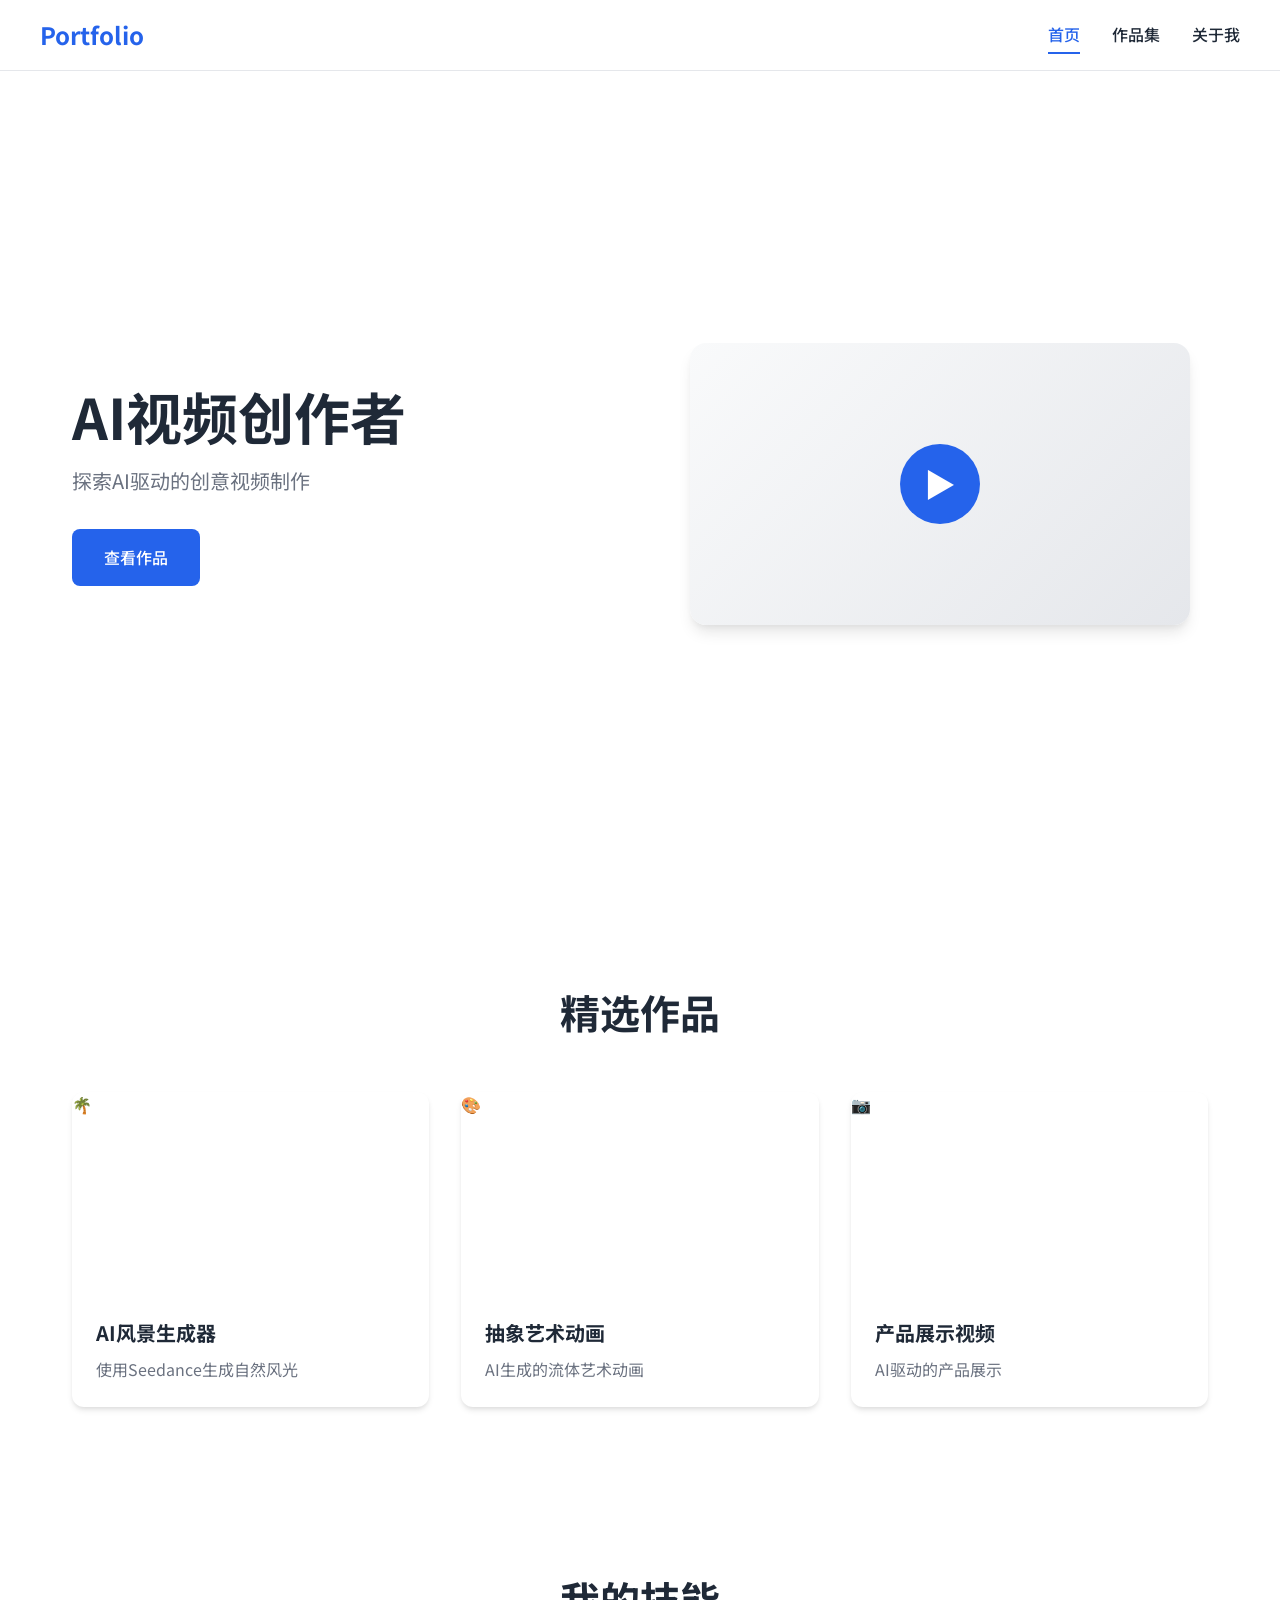
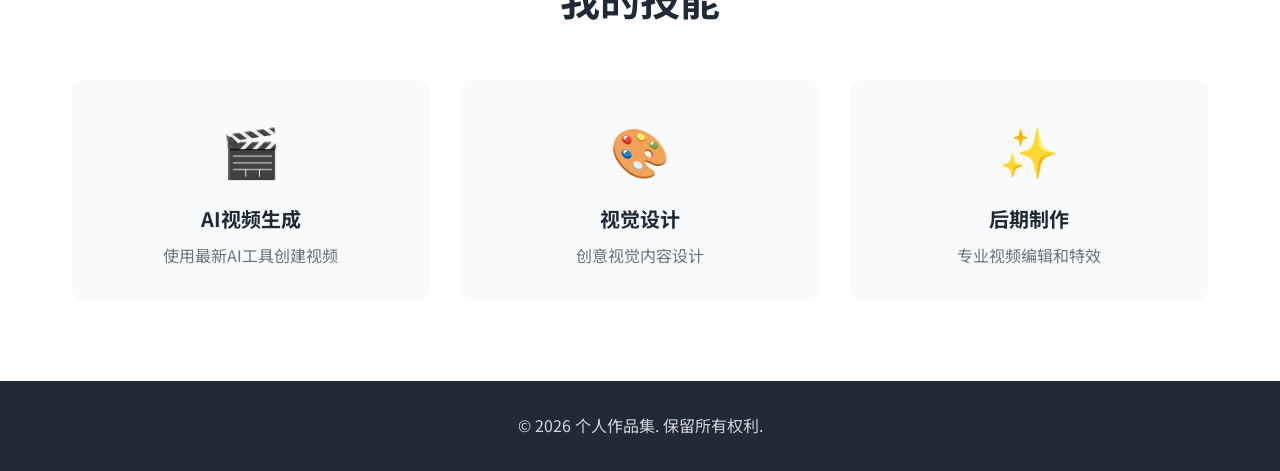
==== commit 2d159f51: "更新作品集：添加AI视频示例项目" ====
--- a/index.html
+++ b/index.html
@@ -1,27 +1,11 @@
-<!DOCTYPE html>
+﻿<!DOCTYPE html>
 <html lang="zh-CN">
 <head>
     <meta charset="UTF-8">
     <meta name="viewport" content="width=device-width, initial-scale=1.0">
-    <meta name="description" content="AI视频创作者的个人作品集网站，展示AI生成的创意视频作品，包括风景、动画、产品展示等多种类型。">
-    <meta name="keywords" content="AI视频, 视频生成, 作品集, 创意视频, AI创作, Runway, Pika, Seedance">
+    <meta name="description" content="AI视频创作者的个人作品集网站，展示AI生成的创意视频作品">
+    <meta name="keywords" content="AI视频, 视频生成, 作品集, 创意视频">
     <meta name="author" content="AI视频创作者">
-    <meta name="robots" content="index, follow">
-    
-    <!-- Open Graph / Facebook -->
-    <meta property="og:type" content="website">
-    <meta property="og:url" content="https://michael-4753.github.io/portfolio/">
-    <meta property="og:title" content="AI视频创作者 - 个人作品集">
-    <meta property="og:description" content="探索AI驱动的创意视频制作，查看我的AI视频作品集。">
-    <meta property="og:image" content="https://michael-4753.github.io/portfolio/images/og-image.jpg">
-    
-    <!-- Twitter -->
-    <meta property="twitter:card" content="summary_large_image">
-    <meta property="twitter:url" content="https://michael-4753.github.io/portfolio/">
-    <meta property="twitter:title" content="AI视频创作者 - 个人作品集">
-    <meta property="twitter:description" content="探索AI驱动的创意视频制作，查看我的AI视频作品集。">
-    <meta property="twitter:image" content="https://michael-4753.github.io/portfolio/images/og-image.jpg">
-    
     <title>个人作品集 | AI视频创作者</title>
     <link rel="stylesheet" href="css/style.css">
     <link href="https://fonts.googleapis.com/css2?family=Noto+Sans+SC:wght@300;400;500;700&display=swap" rel="stylesheet">
@@ -52,7 +36,7 @@
             </div>
             <div class="hero-visual">
                 <div class="video-placeholder">
-                    <div class="play-button">▶</div>
+                    <div class="play-button">&#9654;</div>
                 </div>
             </div>
         </section>
@@ -62,24 +46,30 @@
             <div class="works-grid">
                 <div class="work-card">
                     <div class="work-thumbnail">
-                        <div class="placeholder-image">作品1</div>
+                        <div class="gradient-bg gradient-1">
+                            <span class="gradient-icon">&#127796;</span>
+                        </div>
                     </div>
-                    <h3>AI风景视频</h3>
-                    <p>使用AI生成的自然风光</p>
+                    <h3>AI风景生成器</h3>
+                    <p>使用Seedance生成自然风光</p>
                 </div>
                 <div class="work-card">
                     <div class="work-thumbnail">
-                        <div class="placeholder-image">作品2</div>
+                        <div class="gradient-bg gradient-2">
+                            <span class="gradient-icon">&#127912;</span>
+                        </div>
                     </div>
-                    <h3>创意动画</h3>
-                    <p>抽象艺术动画展示</p>
+                    <h3>抽象艺术动画</h3>
+                    <p>AI生成的流体艺术动画</p>
                 </div>
                 <div class="work-card">
                     <div class="work-thumbnail">
-                        <div class="placeholder-image">作品3</div>
+                        <div class="gradient-bg gradient-3">
+                            <span class="gradient-icon">&#128247;</span>
+                        </div>
                     </div>
-                    <h3>产品展示</h3>
-                    <p>AI驱动的产品视频</p>
+                    <h3>产品展示视频</h3>
+                    <p>AI驱动的产品展示</p>
                 </div>
             </div>
         </section>
@@ -88,17 +78,17 @@
             <h2>我的技能</h2>
             <div class="skills-grid">
                 <div class="skill-item">
-                    <div class="skill-icon">🎬</div>
+                    <div class="skill-icon">&#127916;</div>
                     <h3>AI视频生成</h3>
                     <p>使用最新AI工具创建视频</p>
                 </div>
                 <div class="skill-item">
-                    <div class="skill-icon">🎨</div>
+                    <div class="skill-icon">&#127912;</div>
                     <h3>视觉设计</h3>
                     <p>创意视觉内容设计</p>
                 </div>
                 <div class="skill-item">
-                    <div class="skill-icon">✨</div>
+                    <div class="skill-icon">&#10024;</div>
                     <h3>后期制作</h3>
                     <p>专业视频编辑和特效</p>
                 </div>
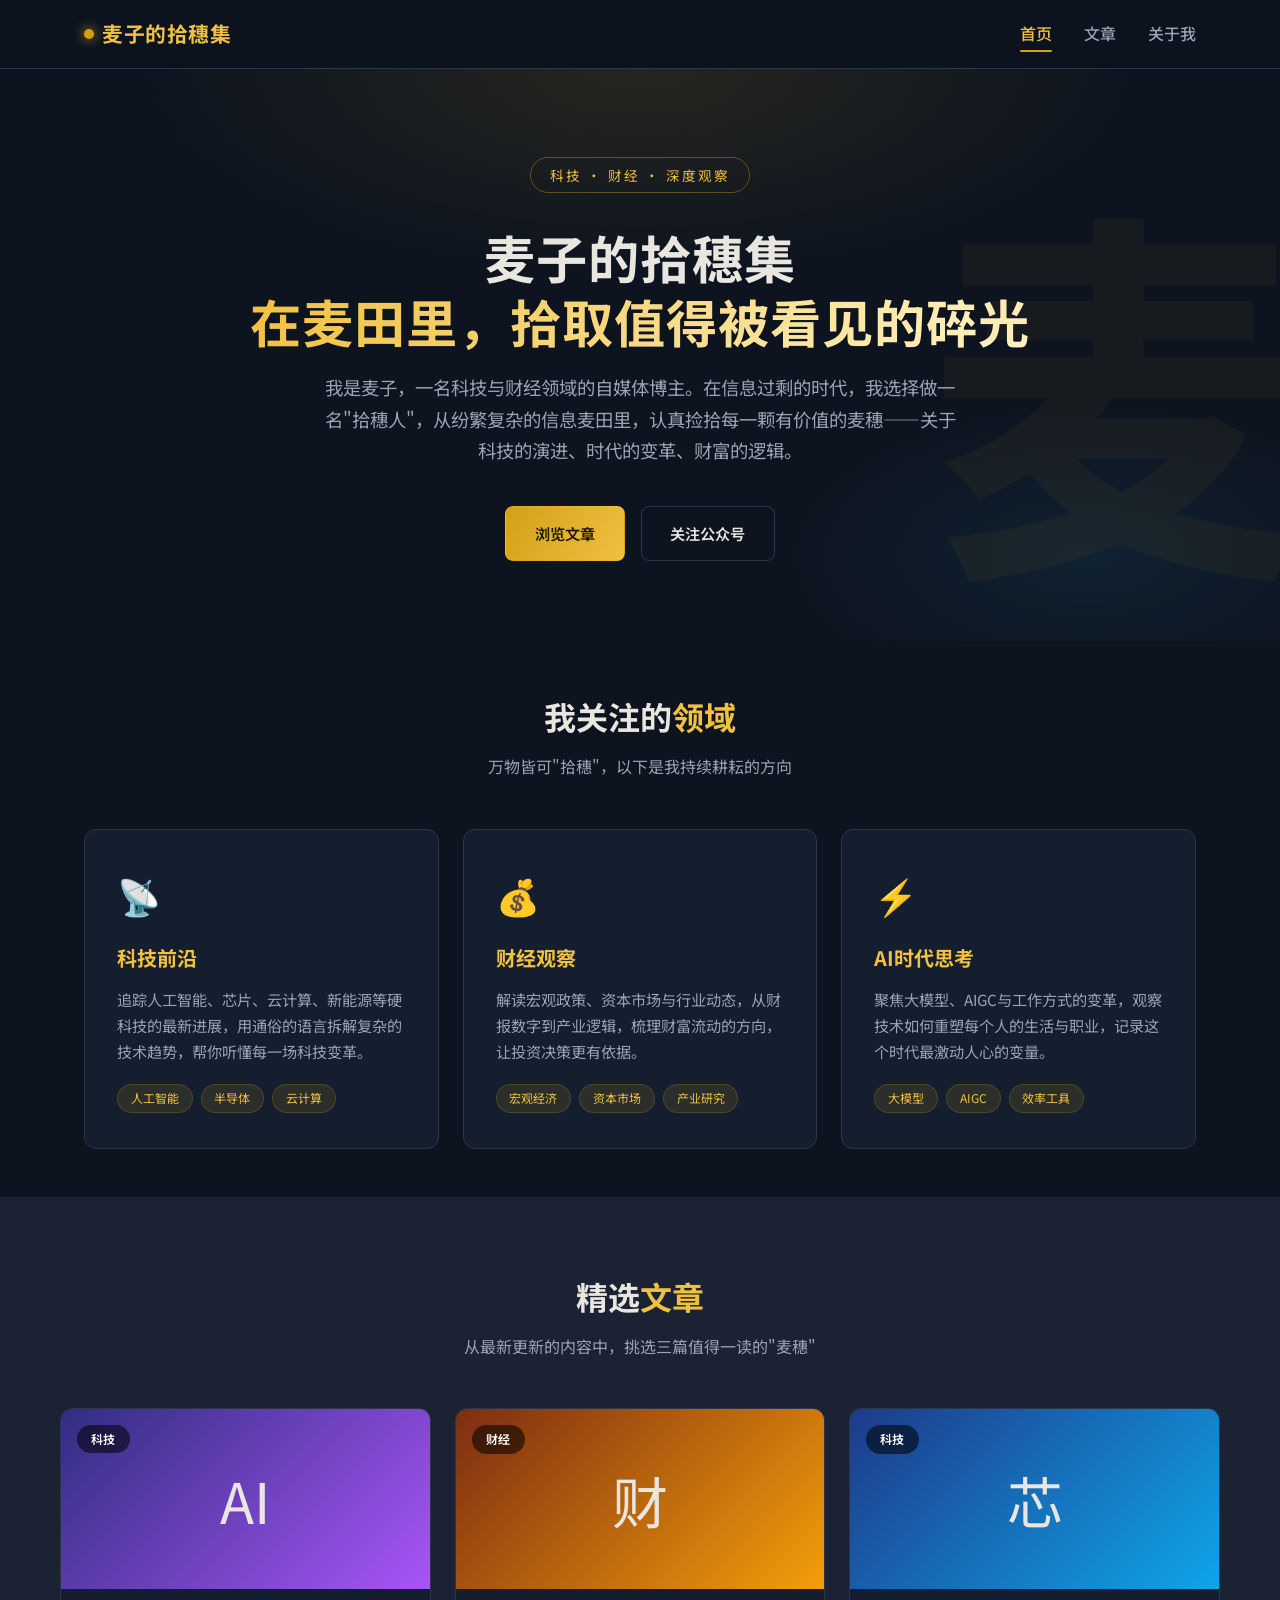
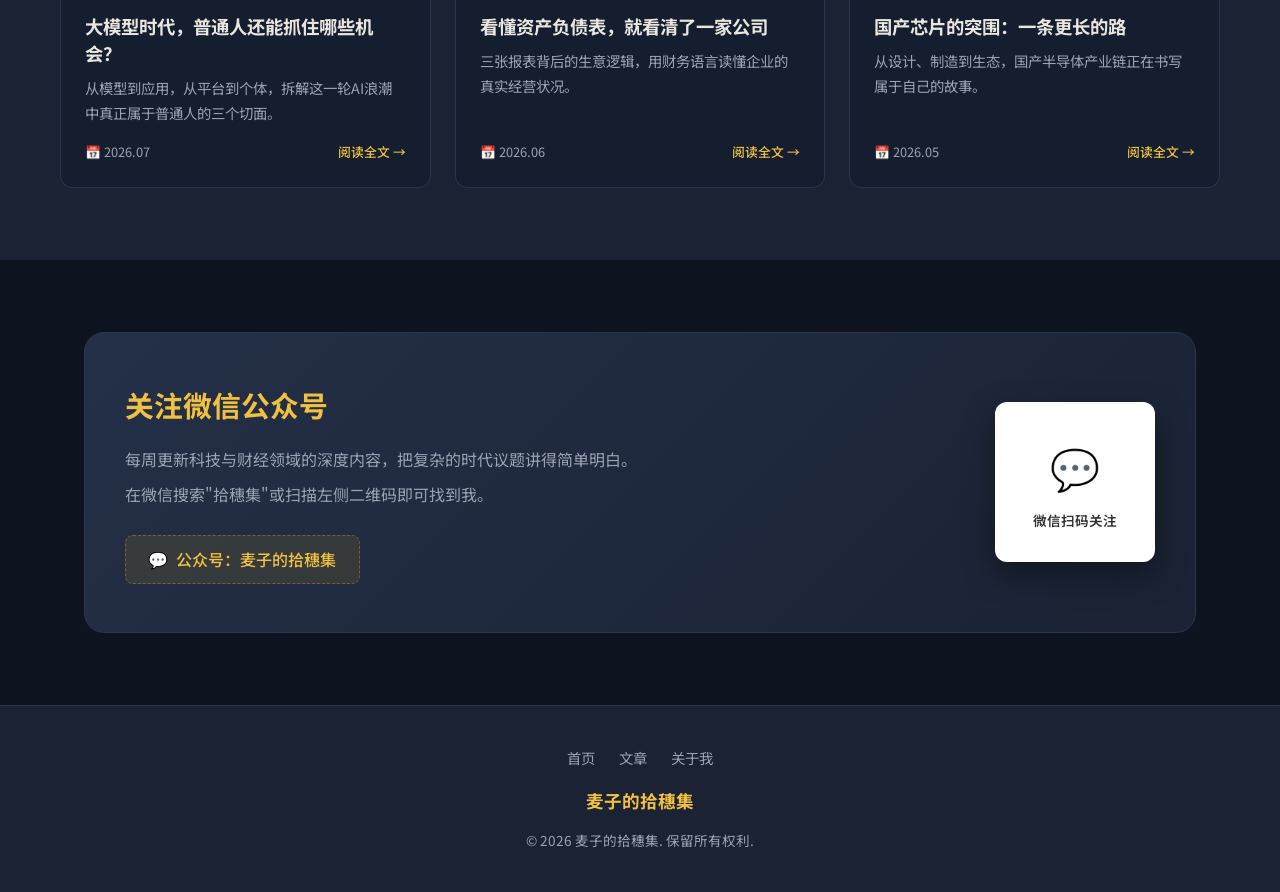
==== commit 1ccd42a5: "网站整体改版：麦子的拾穗集（科技·财经自媒体博主）" ====
--- a/index.html
+++ b/index.html
@@ -3,20 +3,28 @@
 <head>
     <meta charset="UTF-8">
     <meta name="viewport" content="width=device-width, initial-scale=1.0">
-    <meta name="description" content="AI视频创作者的个人作品集网站，展示AI生成的创意视频作品">
-    <meta name="keywords" content="AI视频, 视频生成, 作品集, 创意视频">
-    <meta name="author" content="AI视频创作者">
-    <title>个人作品集 | AI视频创作者</title>
+    <meta name="description" content="麦子的拾穗集 —— 一位科技与财经领域创作者的个人主页。在信息的麦田里，拾取值得被看见的碎光与思考。">
+    <meta name="keywords" content="麦子的拾穗集, 科技, 财经, 自媒体, AI, 投资, 博客, 微信公众号">
+    <meta name="author" content="麦子">
+    <meta name="robots" content="index, follow">
+
+    <!-- Open Graph / Facebook -->
+    <meta property="og:type" content="website">
+    <meta property="og:url" content="https://michael-4753.github.io/portfolio/index.html">
+    <meta property="og:title" content="麦子的拾穗集 | 科技·财经 自媒体">
+    <meta property="og:description" content="一位科技与财经领域创作者的个人主页，在信息的麦田里拾取值得被看见的碎光。">
+
+    <title>麦子的拾穗集 | 科技 · 财经 自媒体博主</title>
     <link rel="stylesheet" href="css/style.css">
     <link href="https://fonts.googleapis.com/css2?family=Noto+Sans+SC:wght@300;400;500;700&display=swap" rel="stylesheet">
 </head>
 <body>
     <nav class="navbar">
         <div class="nav-container">
-            <a href="index.html" class="logo">Portfolio</a>
+            <a href="index.html" class="logo">麦子的拾穗集</a>
             <ul class="nav-menu">
                 <li><a href="index.html" class="nav-link active">首页</a></li>
-                <li><a href="portfolio.html" class="nav-link">作品集</a></li>
+                <li><a href="portfolio.html" class="nav-link">文章</a></li>
                 <li><a href="about.html" class="nav-link">关于我</a></li>
             </ul>
             <div class="hamburger">
@@ -29,76 +37,134 @@
 
     <main>
         <section class="hero">
-            <div class="hero-content">
-                <h1>AI视频创作者</h1>
-                <p>探索AI驱动的创意视频制作</p>
-                <a href="portfolio.html" class="cta-button">查看作品</a>
+            <span class="hero-eyebrow">科技 · 财经 · 深度观察</span>
+            <h1>麦子的拾穗集<br><span class="highlight">在麦田里，拾取值得被看见的碎光</span></h1>
+            <p>我是麦子，一名科技与财经领域的自媒体博主。在信息过剩的时代，我选择做一名"拾穗人"，从纷繁复杂的信息麦田里，认真捡拾每一颗有价值的麦穗——关于科技的演进、时代的变革、财富的逻辑。</p>
+            <div class="hero-buttons">
+                <a href="portfolio.html" class="btn btn-primary">浏览文章</a>
+                <a href="#follow" class="btn btn-outline">关注公众号</a>
             </div>
-            <div class="hero-visual">
-                <div class="video-placeholder">
-                    <div class="play-button">&#9654;</div>
+        </section>
+
+        <section class="domains">
+            <div class="section-title">
+                <h2>我关注的<span>领域</span></h2>
+                <p>万物皆可"拾穗"，以下是我持续耕耘的方向</p>
+            </div>
+            <div class="domains-grid">
+                <div class="domain-card">
+                    <div class="domain-icon">&#128225;</div>
+                    <h3>科技前沿</h3>
+                    <p>追踪人工智能、芯片、云计算、新能源等硬科技的最新进展，用通俗的语言拆解复杂的技术趋势，帮你听懂每一场科技变革。</p>
+                    <div class="domain-tags">
+                        <span class="tag">人工智能</span>
+                        <span class="tag">半导体</span>
+                        <span class="tag">云计算</span>
+                    </div>
+                </div>
+                <div class="domain-card">
+                    <div class="domain-icon">&#128176;</div>
+                    <h3>财经观察</h3>
+                    <p>解读宏观政策、资本市场与行业动态，从财报数字到产业逻辑，梳理财富流动的方向，让投资决策更有依据。</p>
+                    <div class="domain-tags">
+                        <span class="tag">宏观经济</span>
+                        <span class="tag">资本市场</span>
+                        <span class="tag">产业研究</span>
+                    </div>
+                </div>
+                <div class="domain-card">
+                    <div class="domain-icon">&#9889;</div>
+                    <h3>AI时代思考</h3>
+                    <p>聚焦大模型、AIGC与工作方式的变革，观察技术如何重塑每个人的生活与职业，记录这个时代最激动人心的变量。</p>
+                    <div class="domain-tags">
+                        <span class="tag">大模型</span>
+                        <span class="tag">AIGC</span>
+                        <span class="tag">效率工具</span>
+                    </div>
                 </div>
             </div>
         </section>
 
-        <section class="featured-works">
-            <h2>精选作品</h2>
-            <div class="works-grid">
-                <div class="work-card">
-                    <div class="work-thumbnail">
-                        <div class="gradient-bg gradient-1">
-                            <span class="gradient-icon">&#127796;</span>
+        <section class="featured">
+            <div class="featured-inner">
+                <div class="section-title">
+                    <h2>精选<span>文章</span></h2>
+                    <p>从最新更新的内容中，挑选三篇值得一读的"麦穗"</p>
+                </div>
+                <div class="articles-grid">
+                    <article class="article-card">
+                        <div class="article-cover cover-ai">
+                            <span>AI</span>
+                            <span class="article-category">科技</span>
                         </div>
-                    </div>
-                    <h3>AI风景生成器</h3>
-                    <p>使用Seedance生成自然风光</p>
-                </div>
-                <div class="work-card">
-                    <div class="work-thumbnail">
-                        <div class="gradient-bg gradient-2">
-                            <span class="gradient-icon">&#127912;</span>
+                        <div class="article-body">
+                            <h3>大模型时代，普通人还能抓住哪些机会？</h3>
+                            <p>从模型到应用，从平台到个体，拆解这一轮AI浪潮中真正属于普通人的三个切面。</p>
+                            <div class="article-meta">
+                                <span class="article-date">&#128197; 2026.07</span>
+                                <a href="#" class="article-link">阅读全文 &rarr;</a>
+                            </div>
                         </div>
-                    </div>
-                    <h3>抽象艺术动画</h3>
-                    <p>AI生成的流体艺术动画</p>
-                </div>
-                <div class="work-card">
-                    <div class="work-thumbnail">
-                        <div class="gradient-bg gradient-3">
-                            <span class="gradient-icon">&#128247;</span>
+                    </article>
+                    <article class="article-card">
+                        <div class="article-cover cover-finance">
+                            <span>财</span>
+                            <span class="article-category">财经</span>
                         </div>
-                    </div>
-                    <h3>产品展示视频</h3>
-                    <p>AI驱动的产品展示</p>
+                        <div class="article-body">
+                            <h3>看懂资产负债表，就看清了一家公司</h3>
+                            <p>三张报表背后的生意逻辑，用财务语言读懂企业的真实经营状况。</p>
+                            <div class="article-meta">
+                                <span class="article-date">&#128197; 2026.06</span>
+                                <a href="#" class="article-link">阅读全文 &rarr;</a>
+                            </div>
+                        </div>
+                    </article>
+                    <article class="article-card">
+                        <div class="article-cover cover-tech">
+                            <span>芯</span>
+                            <span class="article-category">科技</span>
+                        </div>
+                        <div class="article-body">
+                            <h3>国产芯片的突围：一条更长的路</h3>
+                            <p>从设计、制造到生态，国产半导体产业链正在书写属于自己的故事。</p>
+                            <div class="article-meta">
+                                <span class="article-date">&#128197; 2026.05</span>
+                                <a href="#" class="article-link">阅读全文 &rarr;</a>
+                            </div>
+                        </div>
+                    </article>
                 </div>
             </div>
         </section>
 
-        <section class="skills-preview">
-            <h2>我的技能</h2>
-            <div class="skills-grid">
-                <div class="skill-item">
-                    <div class="skill-icon">&#127916;</div>
-                    <h3>AI视频生成</h3>
-                    <p>使用最新AI工具创建视频</p>
+        <section class="follow" id="follow">
+            <div class="follow-panel">
+                <div class="follow-text">
+                    <h2>关注微信公众号</h2>
+                    <p>每周更新科技与财经领域的深度内容，把复杂的时代议题讲得简单明白。</p>
+                    <p>在微信搜索"拾穗集"或扫描左侧二维码即可找到我。</p>
+                    <div class="follow-name">
+                        <span>&#128172;</span> 公众号：麦子的拾穗集
+                    </div>
                 </div>
-                <div class="skill-item">
-                    <div class="skill-icon">&#127912;</div>
-                    <h3>视觉设计</h3>
-                    <p>创意视觉内容设计</p>
-                </div>
-                <div class="skill-item">
-                    <div class="skill-icon">&#10024;</div>
-                    <h3>后期制作</h3>
-                    <p>专业视频编辑和特效</p>
+                <div class="qr-box">
+                    <span class="qr-placeholder">&#128172;</span>
+                    <span>微信扫码关注</span>
                 </div>
             </div>
         </section>
     </main>
 
     <footer>
+        <div class="footer-nav">
+            <a href="index.html">首页</a>
+            <a href="portfolio.html">文章</a>
+            <a href="about.html">关于我</a>
+        </div>
+        <div class="footer-logo">麦子的拾穗集</div>
         <div class="footer-content">
-            <p>&copy; 2026 个人作品集. 保留所有权利.</p>
+            <p>&copy; 2026 麦子的拾穗集. 保留所有权利.</p>
         </div>
     </footer>
 
--- a/css/style.css
+++ b/css/style.css
@@ -5,51 +5,79 @@
 }
 
 :root {
-    --primary-color: #2563eb;
-    --secondary-color: #1e40af;
-    --text-color: #1f2937;
-    --text-light: #6b7280;
-    --bg-color: #ffffff;
-    --bg-light: #f9fafb;
-    --border-color: #e5e7eb;
-    --shadow: 0 4px 6px -1px rgba(0, 0, 0, 0.1), 0 2px 4px -1px rgba(0, 0, 0, 0.06);
-    --shadow-lg: 0 10px 15px -3px rgba(0, 0, 0, 0.1), 0 4px 6px -2px rgba(0, 0, 0, 0.05);
+    --primary: #d4a017;
+    --primary-light: #f0c040;
+    --primary-dark: #a8801a;
+    --dark: #111827;
+    --dark-2: #1a2233;
+    --dark-3: #243048;
+    --text: #e8e6df;
+    --text-muted: #9aa3b2;
+    --bg: #0d1420;
+    --bg-card: #151e2e;
+    --border: #2a3649;
+    --accent: #38bdf8;
+    --shadow: 0 4px 20px rgba(0, 0, 0, 0.3);
+    --shadow-lg: 0 12px 32px rgba(0, 0, 0, 0.4);
+    --radius: 12px;
+}
+
+html {
+    scroll-behavior: smooth;
 }
 
 body {
     font-family: 'Noto Sans SC', -apple-system, BlinkMacSystemFont, 'Segoe UI', Roboto, sans-serif;
-    line-height: 1.6;
-    color: var(--text-color);
-    background-color: var(--bg-color);
-}
-
-/* 瀵艰埅鏍忔牱寮?*/
+    line-height: 1.7;
+    color: var(--text);
+    background: var(--bg);
+    min-height: 100vh;
+    display: flex;
+    flex-direction: column;
+}
+
+a {
+    color: inherit;
+    text-decoration: none;
+}
+
+/* 导航栏 */
 .navbar {
-    position: fixed;
+    position: sticky;
     top: 0;
-    left: 0;
-    right: 0;
-    background: rgba(255, 255, 255, 0.95);
-    backdrop-filter: blur(10px);
-    border-bottom: 1px solid var(--border-color);
     z-index: 1000;
-    padding: 0 2rem;
+    background: rgba(13, 20, 32, 0.92);
+    backdrop-filter: blur(12px);
+    border-bottom: 1px solid var(--border);
 }
 
 .nav-container {
-    max-width: 1200px;
+    max-width: 1160px;
     margin: 0 auto;
+    padding: 0 1.5rem;
     display: flex;
     justify-content: space-between;
     align-items: center;
-    height: 70px;
+    height: 68px;
 }
 
 .logo {
-    font-size: 1.5rem;
+    font-size: 1.3rem;
     font-weight: 700;
-    color: var(--primary-color);
-    text-decoration: none;
+    color: var(--primary-light);
+    letter-spacing: 0.5px;
+    display: flex;
+    align-items: center;
+    gap: 0.5rem;
+}
+
+.logo::before {
+    content: '';
+    width: 10px;
+    height: 10px;
+    background: var(--primary);
+    border-radius: 50%;
+    box-shadow: 0 0 12px var(--primary);
 }
 
 .nav-menu {
@@ -59,17 +87,16 @@
 }
 
 .nav-link {
-    text-decoration: none;
-    color: var(--text-color);
+    color: var(--text-muted);
     font-weight: 500;
+    padding: 0.4rem 0;
+    position: relative;
     transition: color 0.3s ease;
-    padding: 0.5rem 0;
-    position: relative;
 }
 
 .nav-link:hover,
 .nav-link.active {
-    color: var(--primary-color);
+    color: var(--primary-light);
 }
 
 .nav-link.active::after {
@@ -79,692 +106,746 @@
     left: 0;
     right: 0;
     height: 2px;
-    background: var(--primary-color);
+    background: var(--primary);
+    border-radius: 2px;
 }
 
 .hamburger {
     display: none;
     flex-direction: column;
+    gap: 5px;
     cursor: pointer;
-    gap: 5px;
+    padding: 0.5rem;
 }
 
 .hamburger span {
-    width: 25px;
-    height: 3px;
-    background: var(--text-color);
+    width: 24px;
+    height: 2px;
+    background: var(--text);
     border-radius: 2px;
     transition: all 0.3s ease;
 }
 
-/* 鑻遍泟鍖哄煙鏍峰紡 */
+/* Hero 区域 */
 .hero {
-    min-height: 100vh;
-    display: flex;
-    align-items: center;
-    padding: 100px 2rem 2rem;
-    max-width: 1200px;
+    position: relative;
+    padding: 5.5rem 1.5rem 5rem;
+    text-align: center;
+    background:
+        radial-gradient(ellipse 60% 55% at 50% 0%, rgba(212, 160, 23, 0.13), transparent 65%),
+        radial-gradient(ellipse 40% 45% at 85% 85%, rgba(56, 189, 248, 0.08), transparent 60%),
+        var(--bg);
+    overflow: hidden;
+}
+
+.hero::after {
+    content: '麦';
+    position: absolute;
+    right: -2rem;
+    bottom: -4rem;
+    font-size: 24rem;
+    font-weight: 800;
+    color: rgba(212, 160, 23, 0.05);
+    pointer-events: none;
+    user-select: none;
+}
+
+.hero-eyebrow {
+    display: inline-block;
+    padding: 0.35rem 1.2rem;
+    border: 1px solid rgba(212, 160, 23, 0.4);
+    border-radius: 30px;
+    color: var(--primary-light);
+    font-size: 0.85rem;
+    letter-spacing: 2px;
+    margin-bottom: 2rem;
+}
+
+.hero h1 {
+    font-size: 3.2rem;
+    font-weight: 700;
+    line-height: 1.25;
+    margin-bottom: 1.2rem;
+    letter-spacing: 1px;
+}
+
+.hero h1 .highlight {
+    background: linear-gradient(120deg, var(--primary-light), #fff3c4);
+    -webkit-background-clip: text;
+    background-clip: text;
+    -webkit-text-fill-color: transparent;
+}
+
+.hero p {
+    font-size: 1.15rem;
+    color: var(--text-muted);
+    max-width: 640px;
+    margin: 0 auto 2.5rem;
+}
+
+.hero-buttons {
+    display: flex;
+    gap: 1rem;
+    justify-content: center;
+    flex-wrap: wrap;
+}
+
+.btn {
+    display: inline-block;
+    padding: 0.85rem 1.8rem;
+    border-radius: 8px;
+    font-weight: 600;
+    font-size: 0.95rem;
+    transition: all 0.3s ease;
+    cursor: pointer;
+    border: 1px solid transparent;
+}
+
+.btn-primary {
+    background: linear-gradient(120deg, var(--primary), var(--primary-light));
+    color: #1a1505;
+}
+
+.btn-primary:hover {
+    transform: translateY(-2px);
+    box-shadow: 0 8px 24px rgba(212, 160, 23, 0.35);
+}
+
+.btn-outline {
+    border-color: var(--border);
+    color: var(--text);
+    background: transparent;
+}
+
+.btn-outline:hover {
+    border-color: var(--primary);
+    color: var(--primary-light);
+}
+
+/* 主题领域 */
+.domains {
+    max-width: 1160px;
     margin: 0 auto;
-    gap: 4rem;
-}
-
-.hero-content {
-    flex: 1;
-}
-
-.hero h1 {
-    font-size: 3.5rem;
-    font-weight: 700;
-    margin-bottom: 1rem;
-    line-height: 1.2;
-}
-
-.hero p {
-    font-size: 1.25rem;
-    color: var(--text-light);
-    margin-bottom: 2rem;
-}
-
-.cta-button {
-    display: inline-block;
-    background: var(--primary-color);
-    color: white;
-    padding: 1rem 2rem;
-    text-decoration: none;
-    border-radius: 8px;
-    font-weight: 500;
-    transition: all 0.3s ease;
-}
-
-.cta-button:hover {
-    background: var(--secondary-color);
-    transform: translateY(-2px);
-    box-shadow: var(--shadow-lg);
-}
-
-.hero-visual {
-    flex: 1;
-    display: flex;
-    justify-content: center;
-    align-items: center;
-}
-
-.video-placeholder {
-    width: 100%;
-    max-width: 500px;
-    aspect-ratio: 16/9;
-    background: linear-gradient(135deg, var(--bg-light), var(--border-color));
-    border-radius: 16px;
-    display: flex;
-    align-items: center;
-    justify-content: center;
-    box-shadow: var(--shadow-lg);
-}
-
-.play-button {
-    width: 80px;
-    height: 80px;
-    background: var(--primary-color);
-    border-radius: 50%;
-    display: flex;
-    align-items: center;
-    justify-content: center;
-    color: white;
-    font-size: 2rem;
-    cursor: pointer;
-    transition: all 0.3s ease;
-}
-
-.play-button:hover {
-    transform: scale(1.1);
-    box-shadow: 0 0 0 10px rgba(37, 99, 235, 0.2);
-}
-
-/* 閫氱敤鍖哄潡鏍峰紡 */
-section {
-    padding: 5rem 2rem;
-    max-width: 1200px;
-    margin: 0 auto;
-}
-
-section h2 {
-    font-size: 2.5rem;
-    font-weight: 700;
+    padding: 3rem 1.5rem;
+}
+
+.section-title {
     text-align: center;
     margin-bottom: 3rem;
-    color: var(--text-color);
-}
-
-/* 绮鹃€変綔鍝佺綉鏍?*/
-.works-grid {
+}
+
+.section-title h2 {
+    font-size: 2rem;
+    font-weight: 700;
+    color: var(--text);
+}
+
+.section-title h2 span {
+    color: var(--primary-light);
+}
+
+.section-title p {
+    color: var(--text-muted);
+    margin-top: 0.6rem;
+}
+
+.domains-grid {
     display: grid;
-    grid-template-columns: repeat(auto-fit, minmax(300px, 1fr));
-    gap: 2rem;
-}
-
-.work-card {
-    background: white;
-    border-radius: 12px;
+    grid-template-columns: repeat(auto-fit, minmax(320px, 1fr));
+    gap: 1.5rem;
+}
+
+.domain-card {
+    background: var(--bg-card);
+    border: 1px solid var(--border);
+    border-radius: var(--radius);
+    padding: 2.2rem 2rem;
+    transition: all 0.3s ease;
+    position: relative;
     overflow: hidden;
-    box-shadow: var(--shadow);
-    transition: all 0.3s ease;
-}
-
-.work-card:hover {
-    transform: translateY(-5px);
-    box-shadow: var(--shadow-lg);
-}
-
-.work-thumbnail {
-    aspect-ratio: 16/9;
-    overflow: hidden;
-}
-
-.placeholder-image {
-    width: 100%;
-    height: 100%;
-    background: linear-gradient(135deg, #667eea 0%, #764ba2 100%);
-    display: flex;
-    align-items: center;
-    justify-content: center;
-    color: white;
-    font-weight: 500;
-    font-size: 1.25rem;
-}
-
-.work-card h3 {
-    padding: 1.5rem 1.5rem 0.5rem;
-    font-size: 1.25rem;
-}
-
-.work-card p {
-    padding: 0 1.5rem 1.5rem;
-    color: var(--text-light);
-}
-
-/* 鎶€鑳界綉鏍?*/
-.skills-grid {
-    display: grid;
-    grid-template-columns: repeat(auto-fit, minmax(250px, 1fr));
-    gap: 2rem;
-}
-
-.skill-item {
-    text-align: center;
-    padding: 2rem;
-    background: var(--bg-light);
-    border-radius: 12px;
-    transition: all 0.3s ease;
-}
-
-.skill-item:hover {
-    transform: translateY(-3px);
-    box-shadow: var(--shadow);
-}
-
-.skill-icon {
-    font-size: 3rem;
-    margin-bottom: 1rem;
-}
-
-.skill-item h3 {
-    margin-bottom: 0.5rem;
-    font-size: 1.25rem;
-}
-
-.skill-item p {
-    color: var(--text-light);
-}
-
-/* 椤甸潰澶撮儴 */
-.page-header {
-    text-align: center;
-    padding: 120px 2rem 4rem;
-    background: linear-gradient(135deg, var(--bg-light), white);
-}
-
-.page-header h1 {
-    font-size: 3rem;
-    margin-bottom: 1rem;
-}
-
-.page-header p {
-    font-size: 1.25rem;
-    color: var(--text-light);
-}
-
-/* 浣滃搧闆嗙瓫閫?*/
-.portfolio-filters {
-    display: flex;
-    justify-content: center;
-    gap: 1rem;
-    padding: 2rem;
-    flex-wrap: wrap;
-}
-
-.filter-btn {
-    padding: 0.75rem 1.5rem;
-    border: 2px solid var(--border-color);
-    background: white;
-    border-radius: 8px;
-    cursor: pointer;
-    font-weight: 500;
-    transition: all 0.3s ease;
-}
-
-.filter-btn:hover,
-.filter-btn.active {
-    border-color: var(--primary-color);
-    color: var(--primary-color);
-    background: rgba(37, 99, 235, 0.05);
-}
-
-/* 浣滃搧闆嗙綉鏍?*/
-.portfolio-grid {
-    display: grid;
-    grid-template-columns: repeat(auto-fit, minmax(350px, 1fr));
-    gap: 2rem;
-    padding: 2rem;
-}
-
-.portfolio-item {
-    background: white;
-    border-radius: 12px;
-    overflow: hidden;
-    box-shadow: var(--shadow);
-    transition: all 0.3s ease;
-}
-
-.portfolio-item:hover {
-    transform: translateY(-5px);
-    box-shadow: var(--shadow-lg);
-}
-
-.portfolio-thumbnail {
-    position: relative;
-    aspect-ratio: 16/9;
-    overflow: hidden;
-}
-
-.overlay {
+}
+
+.domain-card::before {
+    content: '';
     position: absolute;
     top: 0;
     left: 0;
     right: 0;
-    bottom: 0;
-    background: rgba(0, 0, 0, 0.7);
-    display: flex;
-    align-items: center;
-    justify-content: center;
+    height: 3px;
+    background: linear-gradient(90deg, var(--primary), transparent);
     opacity: 0;
     transition: opacity 0.3s ease;
 }
 
-.portfolio-item:hover .overlay {
+.domain-card:hover {
+    transform: translateY(-4px);
+    border-color: rgba(212, 160, 23, 0.5);
+    box-shadow: var(--shadow-lg);
+}
+
+.domain-card:hover::before {
     opacity: 1;
 }
 
-.view-btn {
-    padding: 0.75rem 1.5rem;
-    background: white;
-    border: none;
+.domain-icon {
+    font-size: 2.2rem;
+    margin-bottom: 1rem;
+}
+
+.domain-card h3 {
+    font-size: 1.25rem;
+    margin-bottom: 0.8rem;
+    color: var(--primary-light);
+}
+
+.domain-card p {
+    color: var(--text-muted);
+    font-size: 0.95rem;
+}
+
+.domain-tags {
+    margin-top: 1.2rem;
+    display: flex;
+    flex-wrap: wrap;
+    gap: 0.5rem;
+}
+
+.domain-tags .tag {
+    padding: 0.2rem 0.8rem;
+    background: rgba(212, 160, 23, 0.12);
+    color: var(--primary-light);
+    border-radius: 20px;
+    font-size: 0.75rem;
+    border: 1px solid rgba(212, 160, 23, 0.2);
+}
+
+/* 精选文章 */
+.featured {
+    background: var(--dark-2);
+    padding: 4.5rem 1.5rem;
+}
+
+.featured-inner {
+    max-width: 1160px;
+    margin: 0 auto;
+}
+
+.articles-grid {
+    display: grid;
+    grid-template-columns: repeat(auto-fit, minmax(320px, 1fr));
+    gap: 1.5rem;
+}
+
+.article-card {
+    background: var(--bg-card);
+    border: 1px solid var(--border);
+    border-radius: var(--radius);
+    overflow: hidden;
+    transition: all 0.3s ease;
+    display: flex;
+    flex-direction: column;
+}
+
+.article-card:hover {
+    transform: translateY(-4px);
+    border-color: rgba(212, 160, 23, 0.5);
+    box-shadow: var(--shadow-lg);
+}
+
+.article-cover {
+    position: relative;
+    height: 180px;
+    display: flex;
+    align-items: center;
+    justify-content: center;
+    font-size: 3.5rem;
+    overflow: hidden;
+}
+
+.cover-tech {
+    background: linear-gradient(135deg, #1e3a8a, #0ea5e9);
+}
+
+.cover-finance {
+    background: linear-gradient(135deg, #7c2d12, #f59e0b);
+}
+
+.cover-ai {
+    background: linear-gradient(135deg, #312e81, #a855f7);
+}
+
+.cover-market {
+    background: linear-gradient(135deg, #064e3b, #10b981);
+}
+
+.article-category {
+    position: absolute;
+    top: 1rem;
+    left: 1rem;
+    padding: 0.25rem 0.9rem;
+    border-radius: 20px;
+    font-size: 0.75rem;
+    font-weight: 600;
+    background: rgba(0, 0, 0, 0.55);
+    color: #fff;
+    backdrop-filter: blur(4px);
+}
+
+.article-body {
+    padding: 1.5rem;
+    flex: 1;
+    display: flex;
+    flex-direction: column;
+}
+
+.article-body h3 {
+    font-size: 1.15rem;
+    margin-bottom: 0.6rem;
+    color: var(--text);
+    line-height: 1.45;
+}
+
+.article-body p {
+    color: var(--text-muted);
+    font-size: 0.9rem;
+    flex: 1;
+    margin-bottom: 1rem;
+}
+
+.article-meta {
+    display: flex;
+    justify-content: space-between;
+    align-items: center;
+    font-size: 0.8rem;
+    color: var(--text-muted);
+}
+
+.article-date {
+    display: flex;
+    align-items: center;
+    gap: 0.4rem;
+}
+
+.article-link {
+    color: var(--primary-light);
+    font-weight: 500;
+    transition: color 0.3s ease;
+}
+
+.article-link:hover {
+    color: #fff3c4;
+}
+
+/* 关注公众号 */
+.follow {
+    max-width: 1160px;
+    margin: 0 auto;
+    padding: 4.5rem 1.5rem;
+}
+
+.follow-panel {
+    background: linear-gradient(135deg, var(--dark-3), var(--dark-2));
+    border: 1px solid var(--border);
+    border-radius: 20px;
+    padding: 3rem 2.5rem;
+    display: flex;
+    align-items: center;
+    gap: 3rem;
+    flex-wrap: wrap;
+}
+
+.follow-text {
+    flex: 1;
+    min-width: 280px;
+}
+
+.follow-text h2 {
+    font-size: 1.8rem;
+    margin-bottom: 1rem;
+    color: var(--primary-light);
+}
+
+.follow-text p {
+    color: var(--text-muted);
+    margin-bottom: 0.5rem;
+}
+
+.follow-name {
+    display: inline-flex;
+    align-items: center;
+    gap: 0.5rem;
+    margin-top: 1.2rem;
+    padding: 0.6rem 1.4rem;
+    background: rgba(212, 160, 23, 0.12);
+    border: 1px dashed rgba(212, 160, 23, 0.4);
     border-radius: 8px;
+    color: var(--primary-light);
+    font-weight: 500;
+}
+
+.qr-box {
+    width: 160px;
+    aspect-ratio: 1;
+    background: #fff;
+    border-radius: 12px;
+    display: flex;
+    align-items: center;
+    justify-content: center;
+    color: #333;
+    font-size: 0.85rem;
+    font-weight: 600;
+    flex-direction: column;
+    gap: 0.5rem;
+    box-shadow: var(--shadow-lg);
+}
+
+.qr-placeholder {
+    font-size: 2.5rem;
+}
+
+/* 页面头部 */
+.page-header {
+    padding: 5rem 1.5rem 2.5rem;
+    text-align: center;
+    background:
+        radial-gradient(ellipse 50% 60% at 50% 0%, rgba(212, 160, 23, 0.1), transparent 65%),
+        var(--bg);
+}
+
+.page-header h1 {
+    font-size: 2.6rem;
+    font-weight: 700;
+    margin-bottom: 0.8rem;
+}
+
+.page-header p {
+    color: var(--text-muted);
+}
+
+.breadcrumb {
+    margin-top: 1.2rem;
+    font-size: 0.85rem;
+    color: var(--text-muted);
+}
+
+.breadcrumb a {
+    color: var(--primary-light);
+}
+
+.breadcrumb a:hover {
+    text-decoration: underline;
+}
+
+/* 文章筛选 */
+.article-filters {
+    max-width: 1160px;
+    margin: 0 auto;
+    padding: 2rem 1.5rem 1rem;
+    display: flex;
+    justify-content: center;
+    gap: 0.8rem;
+    flex-wrap: wrap;
+}
+
+.filter-btn {
+    padding: 0.6rem 1.4rem;
+    border: 1px solid var(--border);
+    background: var(--bg-card);
+    color: var(--text-muted);
+    border-radius: 30px;
     cursor: pointer;
     font-weight: 500;
+    font-size: 0.9rem;
     transition: all 0.3s ease;
-}
-
-.view-btn:hover {
-    background: var(--primary-color);
-    color: white;
-}
-
-.portfolio-info {
+    font-family: inherit;
+}
+
+.filter-btn:hover,
+.filter-btn.active {
+    border-color: var(--primary);
+    color: var(--primary-light);
+    background: rgba(212, 160, 23, 0.1);
+}
+
+/* 文章网格 */
+.portfolio-grid {
+    max-width: 1160px;
+    margin: 0 auto;
     padding: 1.5rem;
-}
-
-.portfolio-info h3 {
-    margin-bottom: 0.5rem;
-    font-size: 1.25rem;
-}
-
-.portfolio-info p {
-    color: var(--text-light);
-}
-
-/* AI瑙嗛鐢熸垚鍣ㄦ牱寮?*/
-.ai-video-generator {
-    background: var(--bg-light);
-    border-radius: 16px;
-    padding: 3rem;
-    margin: 2rem;
-}
-
-.generator-container {
     display: grid;
-    grid-template-columns: 1fr 1fr;
-    gap: 2rem;
-    margin-top: 2rem;
-}
-
-.generator-input {
+    grid-template-columns: repeat(auto-fill, minmax(340px, 1fr));
+    gap: 1.5rem;
+}
+
+.portfolio-item {
+    background: var(--bg-card);
+    border: 1px solid var(--border);
+    border-radius: var(--radius);
+    overflow: hidden;
+    transition: all 0.3s ease;
     display: flex;
     flex-direction: column;
+}
+
+.portfolio-item:hover {
+    transform: translateY(-4px);
+    border-color: rgba(212, 160, 23, 0.5);
+    box-shadow: var(--shadow-lg);
+}
+
+.portfolio-cover {
+    position: relative;
+    height: 190px;
+    display: flex;
+    align-items: center;
+    justify-content: center;
+    font-size: 3.5rem;
+}
+
+.portfolio-body {
+    padding: 1.5rem;
+    flex: 1;
+    display: flex;
+    flex-direction: column;
+}
+
+.portfolio-body h3 {
+    font-size: 1.15rem;
+    margin-bottom: 0.6rem;
+    line-height: 1.45;
+}
+
+.portfolio-body p {
+    color: var(--text-muted);
+    font-size: 0.9rem;
+    flex: 1;
+    margin-bottom: 1rem;
+}
+
+.portfolio-meta {
+    display: flex;
+    justify-content: space-between;
+    align-items: center;
+    font-size: 0.8rem;
+    color: var(--text-muted);
+}
+
+/* 关于页面 */
+.about-section {
+    max-width: 1160px;
+    margin: 0 auto;
+    padding: 2rem 1.5rem 4rem;
+}
+
+.about-grid {
+    display: grid;
+    grid-template-columns: 320px 1fr;
+    gap: 3rem;
+}
+
+.about-sidebar {
+    display: flex;
+    flex-direction: column;
+    align-items: center;
+    text-align: center;
+    padding: 2.5rem 2rem;
+    background: var(--bg-card);
+    border: 1px solid var(--border);
+    border-radius: var(--radius);
+    align-self: start;
+}
+
+.avatar {
+    width: 140px;
+    height: 140px;
+    border-radius: 50%;
+    background: linear-gradient(135deg, var(--primary), var(--primary-light));
+    display: flex;
+    align-items: center;
+    justify-content: center;
+    font-size: 3.5rem;
+    margin-bottom: 1.2rem;
+    box-shadow: 0 0 30px rgba(212, 160, 23, 0.3);
+}
+
+.about-sidebar h3 {
+    font-size: 1.3rem;
+    color: var(--primary-light);
+    margin-bottom: 0.4rem;
+}
+
+.about-sidebar .role {
+    color: var(--text-muted);
+    font-size: 0.9rem;
+    margin-bottom: 1rem;
+}
+
+.sns-list {
+    list-style: none;
+    width: 100%;
+}
+
+.sns-list li {
+    display: flex;
+    align-items: center;
+    gap: 0.6rem;
+    padding: 0.6rem 0.8rem;
+    border-radius: 8px;
+    color: var(--text-muted);
+    font-size: 0.9rem;
+    margin-top: 0.4rem;
+    transition: all 0.3s ease;
+}
+
+.sns-list li:hover {
+    background: rgba(212, 160, 23, 0.08);
+    color: var(--primary-light);
+}
+
+.about-main {
+    display: flex;
+    flex-direction: column;
+    gap: 2.5rem;
+}
+
+.about-block {
+    background: var(--bg-card);
+    border: 1px solid var(--border);
+    border-radius: var(--radius);
+    padding: 2.2rem 2rem;
+}
+
+.about-block h2 {
+    font-size: 1.4rem;
+    margin-bottom: 1.2rem;
+    color: var(--primary-light);
+    display: flex;
+    align-items: center;
+    gap: 0.6rem;
+}
+
+.about-block p {
+    color: var(--text-muted);
+    margin-bottom: 1rem;
+    line-height: 1.9;
+}
+
+.about-block p strong {
+    color: var(--text);
+}
+
+.name-story {
+    background: rgba(212, 160, 23, 0.06);
+    border-left: 3px solid var(--primary);
+    padding: 1.2rem 1.4rem;
+    border-radius: 0 8px 8px 0;
+    margin-top: 0.5rem;
+    color: var(--text-muted);
+    font-size: 0.95rem;
+    line-height: 1.9;
+}
+
+.contact-item {
+    display: flex;
+    align-items: center;
     gap: 1rem;
-}
-
-#video-prompt {
-    width: 100%;
-    height: 150px;
-    padding: 1rem;
-    border: 2px solid var(--border-color);
+    padding: 1rem 1.2rem;
+    background: var(--dark-2);
+    border: 1px solid var(--border);
     border-radius: 8px;
-    font-family: inherit;
-    font-size: 1rem;
-    resize: vertical;
-}
-
-#video-prompt:focus {
-    outline: none;
-    border-color: var(--primary-color);
-}
-
-.generator-options {
-    display: flex;
-    gap: 1rem;
+    margin-bottom: 0.8rem;
+}
+
+.contact-icon {
+    font-size: 1.4rem;
+}
+
+.contact-item .contact-label {
+    color: var(--primary-light);
+    font-weight: 500;
+}
+
+.contact-item .contact-value {
+    color: var(--text-muted);
+}
+
+/* 页脚 */
+footer {
+    margin-top: auto;
+    background: var(--dark-2);
+    border-top: 1px solid var(--border);
+    padding: 2.5rem 1.5rem;
+    text-align: center;
+}
+
+.footer-logo {
+    font-size: 1.1rem;
+    font-weight: 700;
+    color: var(--primary-light);
+    margin-bottom: 0.8rem;
+}
+
+.footer-content p {
+    color: var(--text-muted);
+    font-size: 0.85rem;
+}
+
+/* 页脚导航 */
+.footer-nav {
+    display: flex;
+    justify-content: center;
+    gap: 1.5rem;
+    margin-bottom: 1rem;
     flex-wrap: wrap;
 }
 
-.generator-options select {
-    flex: 1;
-    min-width: 120px;
-    padding: 0.75rem;
-    border: 2px solid var(--border-color);
-    border-radius: 8px;
-    font-family: inherit;
-    font-size: 1rem;
-    background: white;
-    cursor: pointer;
-}
-
-.generate-button {
-    flex: 1;
-    min-width: 150px;
-    padding: 0.75rem 1.5rem;
-    background: var(--primary-color);
-    color: white;
-    border: none;
-    border-radius: 8px;
-    font-weight: 500;
-    cursor: pointer;
-    transition: all 0.3s ease;
-}
-
-.generate-button:hover {
-    background: var(--secondary-color);
-}
-
-.generate-button:disabled {
-    background: var(--text-light);
-    cursor: not-allowed;
-}
-
-.generator-output {
-    display: flex;
-    flex-direction: column;
-    gap: 1rem;
-}
-
-.video-preview {
-    aspect-ratio: 16/9;
-    background: white;
-    border-radius: 8px;
-    display: flex;
-    align-items: center;
-    justify-content: center;
-    border: 2px dashed var(--border-color);
-    color: var(--text-light);
-}
-
-.generation-status {
-    display: none;
-}
-
-.progress-bar {
-    height: 8px;
-    background: var(--border-color);
-    border-radius: 4px;
-    overflow: hidden;
-    margin-bottom: 0.5rem;
-}
-
-.progress-fill {
-    height: 100%;
-    background: var(--primary-color);
-    width: 0%;
-    transition: width 0.3s ease;
-}
-
-.status-text {
-    text-align: center;
-    color: var(--text-light);
-    font-size: 0.875rem;
-}
-
-/* 鍏充簬椤甸潰鏍峰紡 */
-.about-content {
-    display: grid;
-    grid-template-columns: 1fr 1fr;
-    gap: 4rem;
-    padding: 2rem;
-}
-
-.profile-section {
-    display: flex;
-    align-items: center;
-    gap: 2rem;
-    margin-bottom: 2rem;
-}
-
-.placeholder-avatar {
-    width: 150px;
-    height: 150px;
-    background: linear-gradient(135deg, #667eea 0%, #764ba2 100%);
-    border-radius: 50%;
-    display: flex;
-    align-items: center;
-    justify-content: center;
-    color: white;
-    font-weight: 500;
-    font-size: 1.5rem;
-}
-
-.profile-info h2 {
-    font-size: 2rem;
-    margin-bottom: 0.5rem;
-    text-align: left;
-}
-
-.tagline {
-    color: var(--text-light);
-    font-size: 1.1rem;
-}
-
-.bio h3 {
-    font-size: 1.5rem;
-    margin-bottom: 1rem;
-    color: var(--text-color);
-}
-
-.bio p {
-    margin-bottom: 1rem;
-    color: var(--text-light);
-    line-height: 1.8;
-}
-
-/* 鎶€鑳介儴鍒嗘牱寮?*/
-.skills-section {
-    background: var(--bg-light);
-    padding: 2rem;
-    border-radius: 12px;
-}
-
-.skills-section h3 {
-    font-size: 1.5rem;
-    margin-bottom: 1.5rem;
-    text-align: center;
-}
-
-.skills-container {
-    display: grid;
-    grid-template-columns: repeat(2, 1fr);
-    gap: 2rem;
-}
-
-.skill-category h4 {
-    font-size: 1.1rem;
-    margin-bottom: 1rem;
-    color: var(--primary-color);
-}
-
-.skill-list {
-    list-style: none;
-}
-
-.skill-list li {
-    padding: 0.5rem 0;
-    border-bottom: 1px solid var(--border-color);
-    color: var(--text-light);
-}
-
-.skill-list li:last-child {
-    border-bottom: none;
-}
-
-/* 鏃堕棿绾挎牱寮?*/
-.experience {
-    padding: 2rem;
-}
-
-.experience h3 {
-    font-size: 1.5rem;
-    margin-bottom: 2rem;
-    text-align: center;
-}
-
-.timeline {
-    position: relative;
-    max-width: 800px;
-    margin: 0 auto;
-}
-
-.timeline::before {
-    content: '';
-    position: absolute;
-    left: 0;
-    top: 0;
-    bottom: 0;
-    width: 2px;
-    background: var(--border-color);
-}
-
-.timeline-item {
-    position: relative;
-    padding-left: 2rem;
-    margin-bottom: 2rem;
-}
-
-.timeline-item::before {
-    content: '';
-    position: absolute;
-    left: -6px;
-    top: 5px;
-    width: 14px;
-    height: 14px;
-    background: var(--primary-color);
-    border-radius: 50%;
-    border: 3px solid white;
-}
-
-.timeline-date {
-    font-weight: 500;
-    color: var(--primary-color);
-    margin-bottom: 0.5rem;
-}
-
-.timeline-content h4 {
-    font-size: 1.1rem;
-    margin-bottom: 0.5rem;
-}
-
-.timeline-content p {
-    color: var(--text-light);
-}
-
-/* 鑱旂郴鏂瑰紡鏍峰紡 */
-.contact {
-    padding: 2rem;
-}
-
-.contact h3 {
-    font-size: 1.5rem;
-    margin-bottom: 2rem;
-    text-align: center;
-}
-
-.contact-info {
-    max-width: 600px;
-    margin: 0 auto;
-    display: flex;
-    flex-direction: column;
-    gap: 1rem;
-}
-
-.contact-item {
-    display: flex;
-    align-items: center;
-    gap: 1rem;
-    padding: 1rem;
-    background: var(--bg-light);
-    border-radius: 8px;
-}
-
-.contact-label {
-    font-weight: 500;
-    min-width: 60px;
-}
-
-.contact-item a {
-    color: var(--primary-color);
-    text-decoration: none;
-}
-
-.contact-item a:hover {
-    text-decoration: underline;
-}
-
-/* 椤佃剼鏍峰紡 */
-footer {
-    background: var(--text-color);
-    color: white;
-    padding: 2rem;
-    text-align: center;
-    margin-top: auto;
-}
-
-.footer-content p {
-    opacity: 0.8;
-}
-
-/* 鍝嶅簲寮忚璁?*/
+.footer-nav a {
+    color: var(--text-muted);
+    font-size: 0.9rem;
+    transition: color 0.3s ease;
+}
+
+.footer-nav a:hover {
+    color: var(--primary-light);
+}
+
+/* 响应式 */
 @media (max-width: 768px) {
     .nav-menu {
         position: fixed;
-        top: 70px;
+        top: 68px;
         left: 0;
         right: 0;
-        background: white;
+        background: var(--dark-2);
         flex-direction: column;
-        padding: 2rem;
+        padding: 1.5rem 2rem;
         gap: 1rem;
-        border-bottom: 1px solid var(--border-color);
-        transform: translateY(-100%);
-        opacity: 0;
-        visibility: hidden;
-        transition: all 0.3s ease;
+        border-bottom: 1px solid var(--border);
+        transform: translateX(-100%);
+        transition: transform 0.3s ease;
+        z-index: 999;
     }
 
     .nav-menu.active {
-        transform: translateY(0);
-        opacity: 1;
-        visibility: visible;
+        transform: translateX(0);
     }
 
     .hamburger {
         display: flex;
     }
 
-    .hero {
+    .hero h1 {
+        font-size: 2.2rem;
+    }
+
+    .about-grid {
+        grid-template-columns: 1fr;
+    }
+
+    .follow-panel {
         flex-direction: column;
         text-align: center;
-        padding-top: 120px;
-    }
-
-    .hero h1 {
-        font-size: 2.5rem;
-    }
-
-    .generator-container {
-        grid-template-columns: 1fr;
-    }
-
-    .about-content {
-        grid-template-columns: 1fr;
-        gap: 2rem;
-    }
-
-    .skills-container {
-        grid-template-columns: 1fr;
+        padding: 2.5rem 1.5rem;
     }
 
     .portfolio-grid {
@@ -774,14 +855,11 @@
 
 @media (max-width: 480px) {
     .hero h1 {
-        font-size: 2rem;
+        font-size: 1.9rem;
     }
 
-    section h2 {
-        font-size: 2rem;
-    }
-
+    .section-title h2,
     .page-header h1 {
-        font-size: 2.5rem;
+        font-size: 1.9rem;
     }
 }
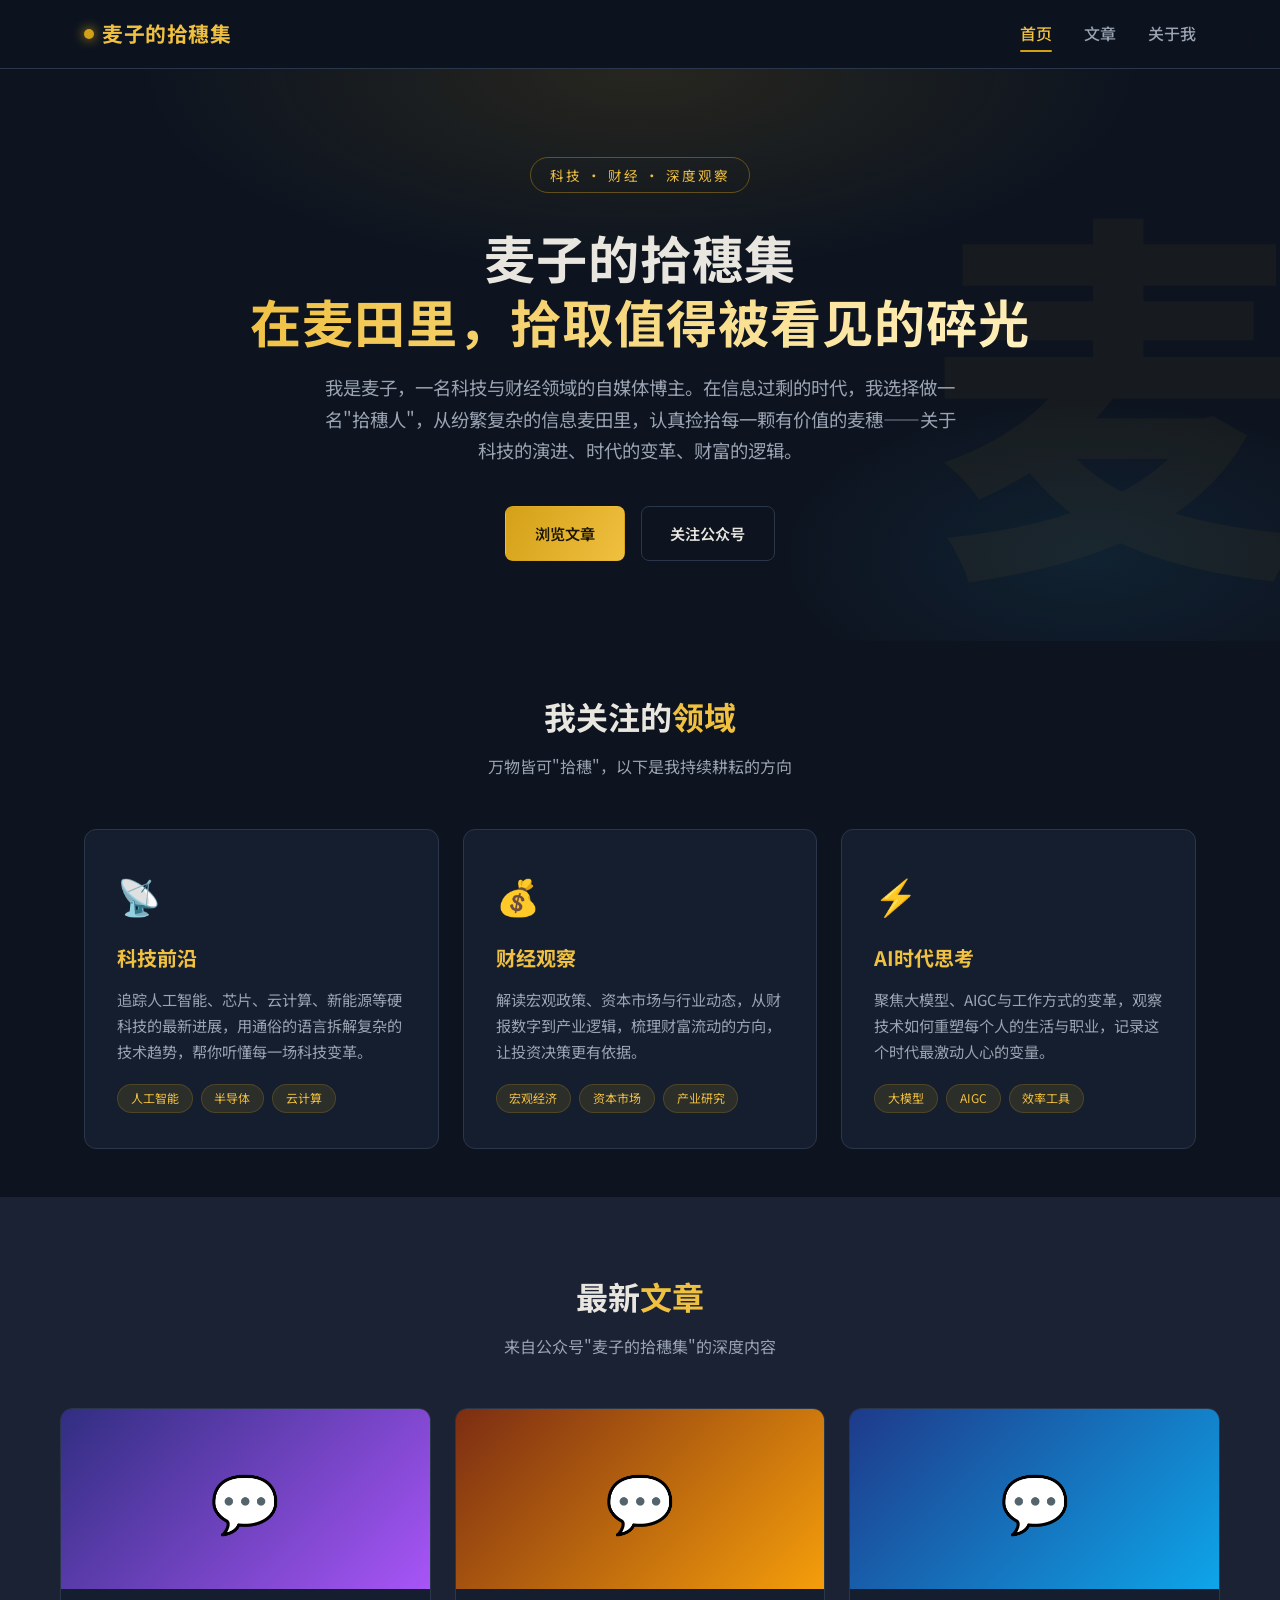
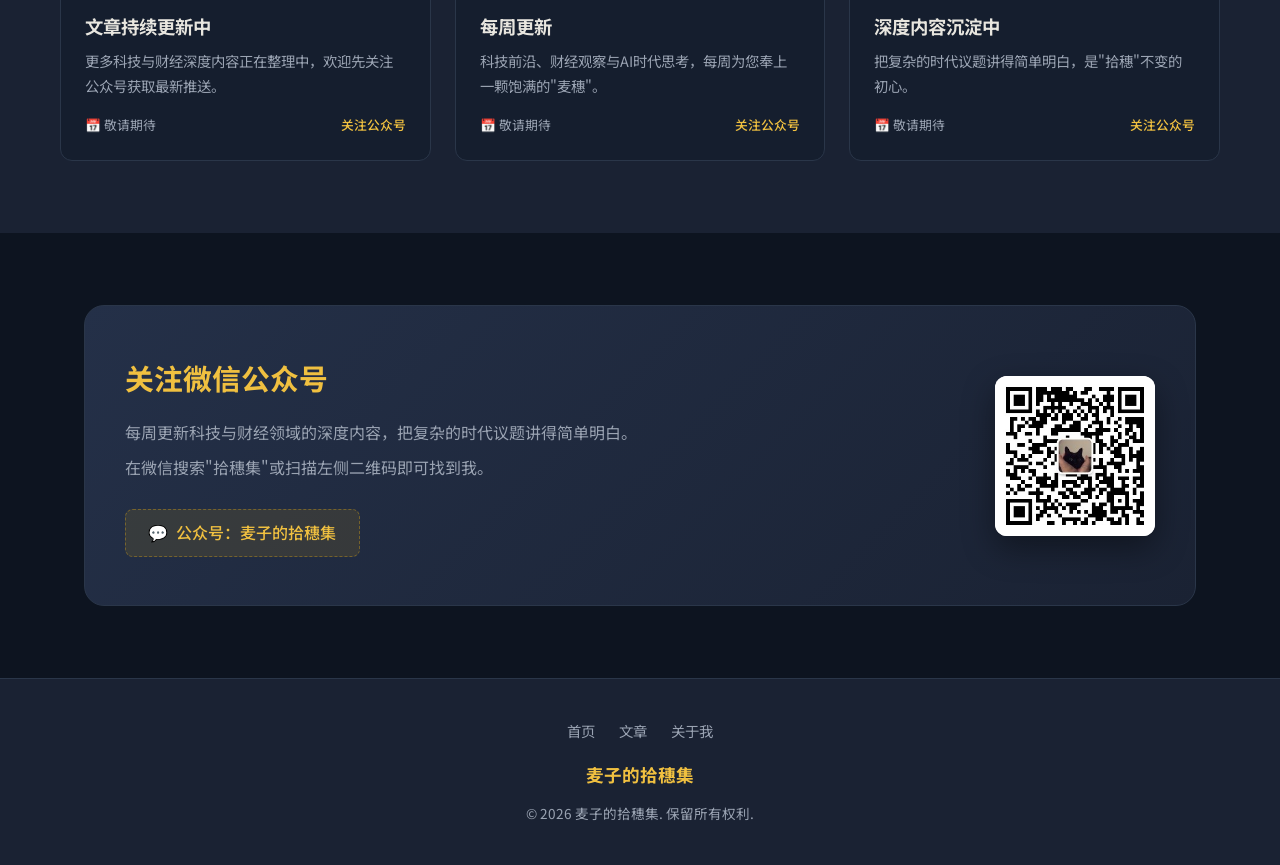
==== commit 5d69dfd9: "更新：替换文章为占位内容，添加公众号二维码" ====
--- a/index.html
+++ b/index.html
@@ -88,49 +88,46 @@
         <section class="featured">
             <div class="featured-inner">
                 <div class="section-title">
-                    <h2>精选<span>文章</span></h2>
-                    <p>从最新更新的内容中，挑选三篇值得一读的"麦穗"</p>
+                    <h2>最新<span>文章</span></h2>
+                    <p>来自公众号"麦子的拾穗集"的深度内容</p>
                 </div>
                 <div class="articles-grid">
                     <article class="article-card">
                         <div class="article-cover cover-ai">
-                            <span>AI</span>
-                            <span class="article-category">科技</span>
+                            <span>&#128172;</span>
                         </div>
                         <div class="article-body">
-                            <h3>大模型时代，普通人还能抓住哪些机会？</h3>
-                            <p>从模型到应用，从平台到个体，拆解这一轮AI浪潮中真正属于普通人的三个切面。</p>
+                            <h3>文章持续更新中</h3>
+                            <p>更多科技与财经深度内容正在整理中，欢迎先关注公众号获取最新推送。</p>
                             <div class="article-meta">
-                                <span class="article-date">&#128197; 2026.07</span>
-                                <a href="#" class="article-link">阅读全文 &rarr;</a>
+                                <span class="article-date">&#128197; 敬请期待</span>
+                                <span class="article-link">关注公众号</span>
                             </div>
                         </div>
                     </article>
                     <article class="article-card">
                         <div class="article-cover cover-finance">
-                            <span>财</span>
-                            <span class="article-category">财经</span>
+                            <span>&#128172;</span>
                         </div>
                         <div class="article-body">
-                            <h3>看懂资产负债表，就看清了一家公司</h3>
-                            <p>三张报表背后的生意逻辑，用财务语言读懂企业的真实经营状况。</p>
+                            <h3>每周更新</h3>
+                            <p>科技前沿、财经观察与AI时代思考，每周为您奉上一颗饱满的"麦穗"。</p>
                             <div class="article-meta">
-                                <span class="article-date">&#128197; 2026.06</span>
-                                <a href="#" class="article-link">阅读全文 &rarr;</a>
+                                <span class="article-date">&#128197; 敬请期待</span>
+                                <span class="article-link">关注公众号</span>
                             </div>
                         </div>
                     </article>
                     <article class="article-card">
                         <div class="article-cover cover-tech">
-                            <span>芯</span>
-                            <span class="article-category">科技</span>
+                            <span>&#128172;</span>
                         </div>
                         <div class="article-body">
-                            <h3>国产芯片的突围：一条更长的路</h3>
-                            <p>从设计、制造到生态，国产半导体产业链正在书写属于自己的故事。</p>
+                            <h3>深度内容沉淀中</h3>
+                            <p>把复杂的时代议题讲得简单明白，是"拾穗"不变的初心。</p>
                             <div class="article-meta">
-                                <span class="article-date">&#128197; 2026.05</span>
-                                <a href="#" class="article-link">阅读全文 &rarr;</a>
+                                <span class="article-date">&#128197; 敬请期待</span>
+                                <span class="article-link">关注公众号</span>
                             </div>
                         </div>
                     </article>
@@ -149,8 +146,7 @@
                     </div>
                 </div>
                 <div class="qr-box">
-                    <span class="qr-placeholder">&#128172;</span>
-                    <span>微信扫码关注</span>
+                    <img src="images/qr-wechat.jpg" alt="微信公众号二维码" style="width:100%; height:100%; border-radius:12px; object-fit:cover;">
                 </div>
             </div>
         </section>
